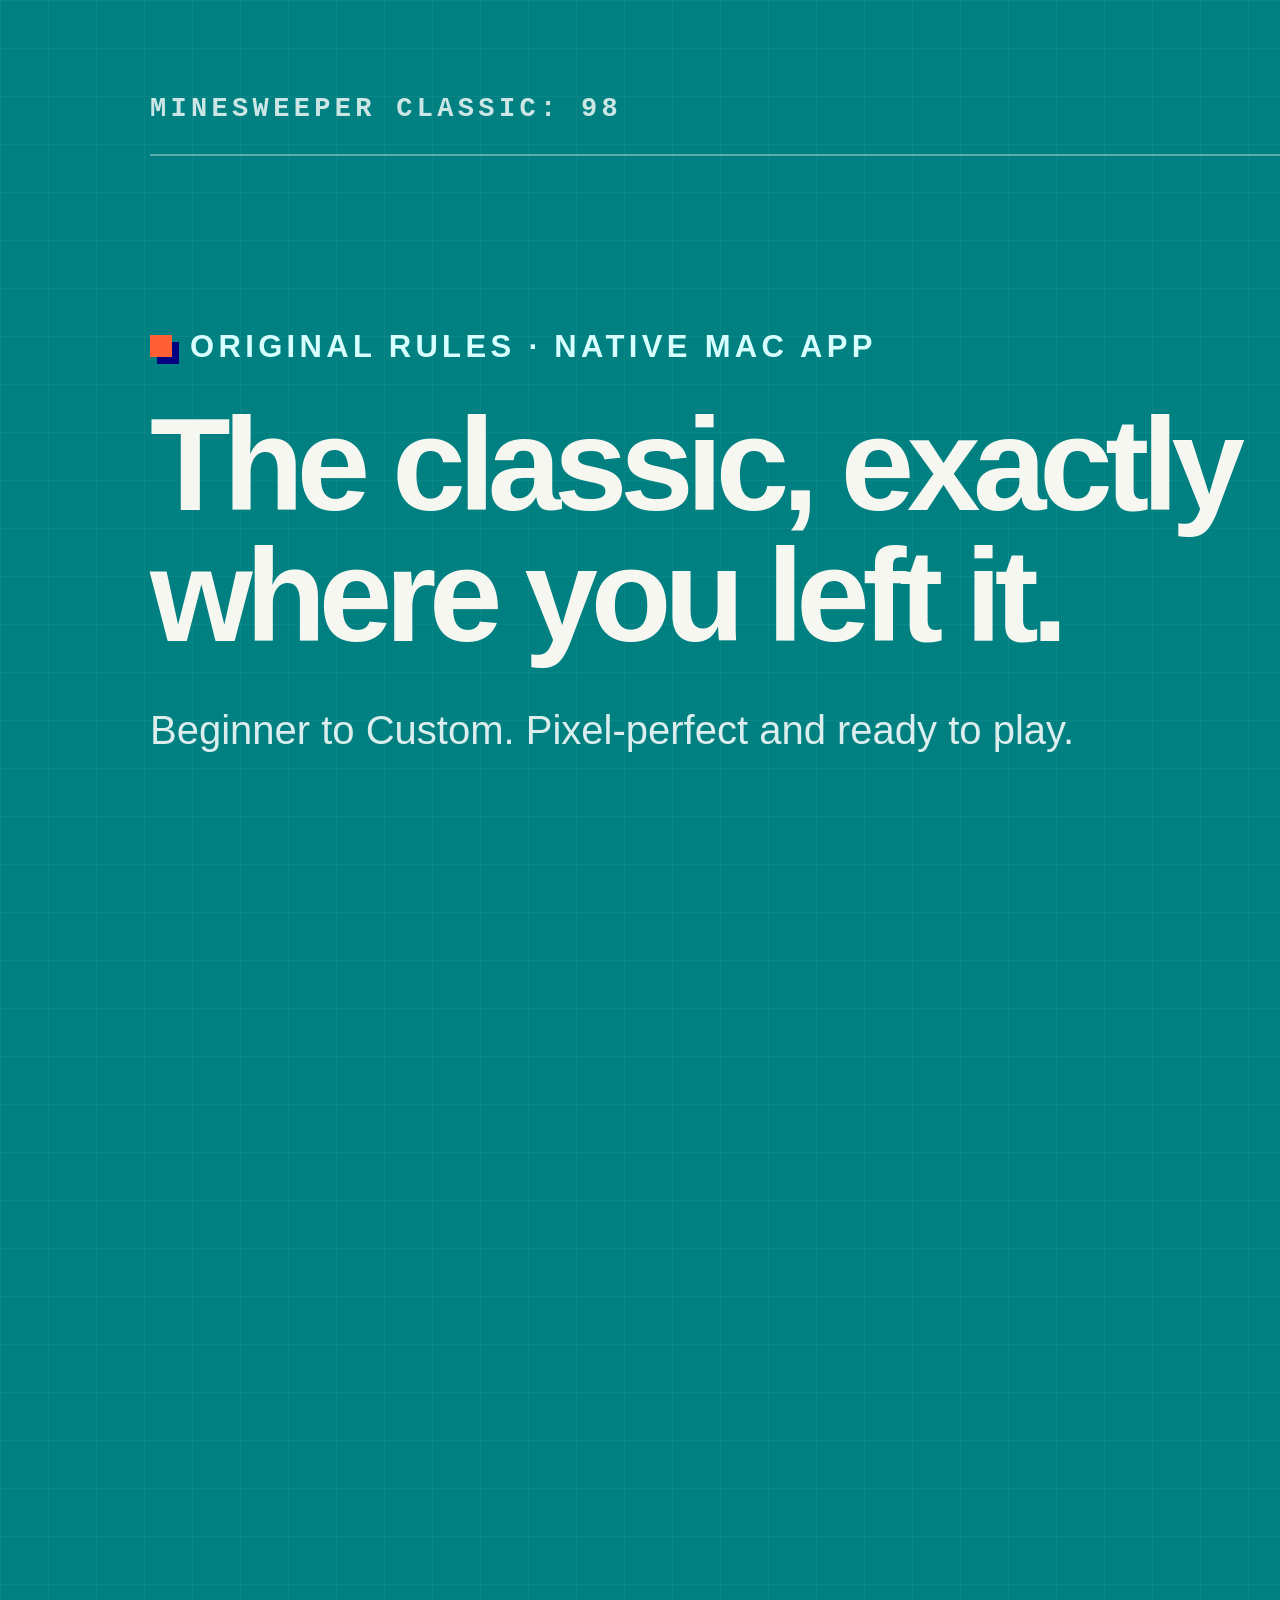
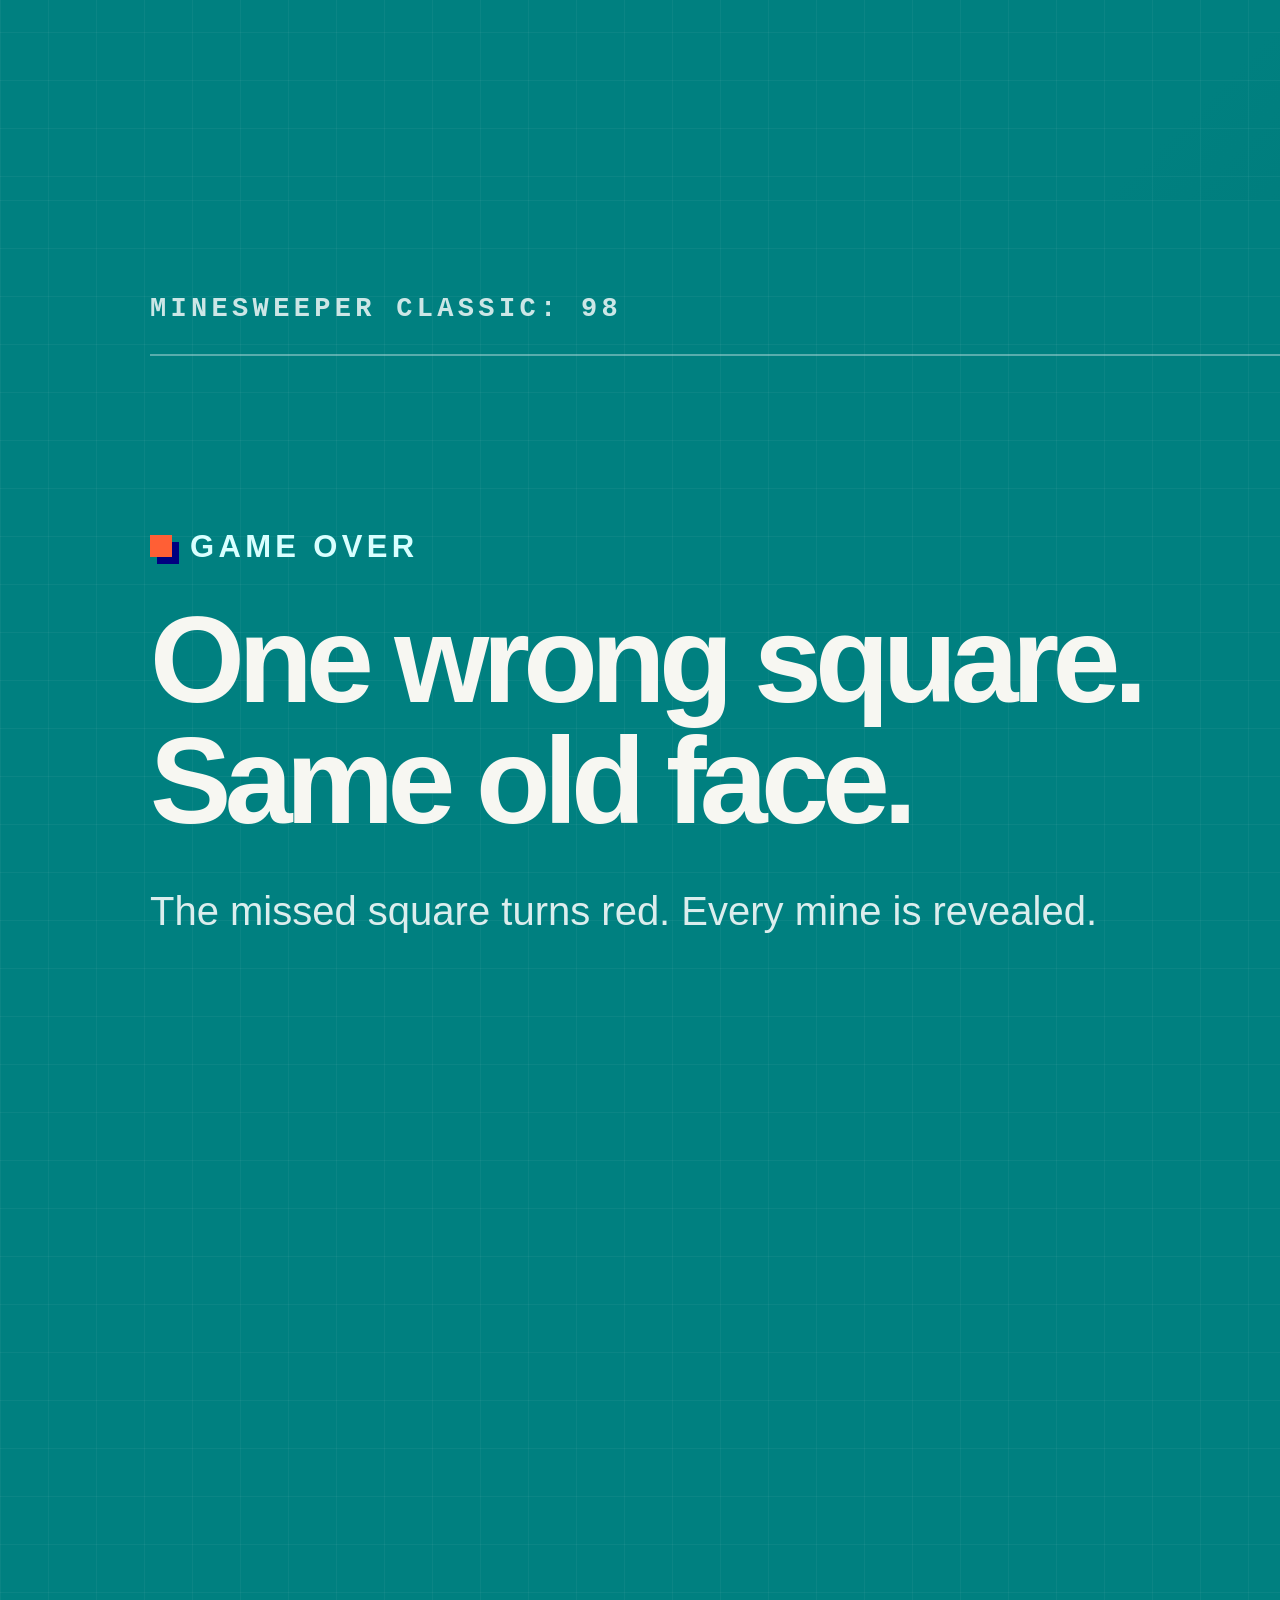
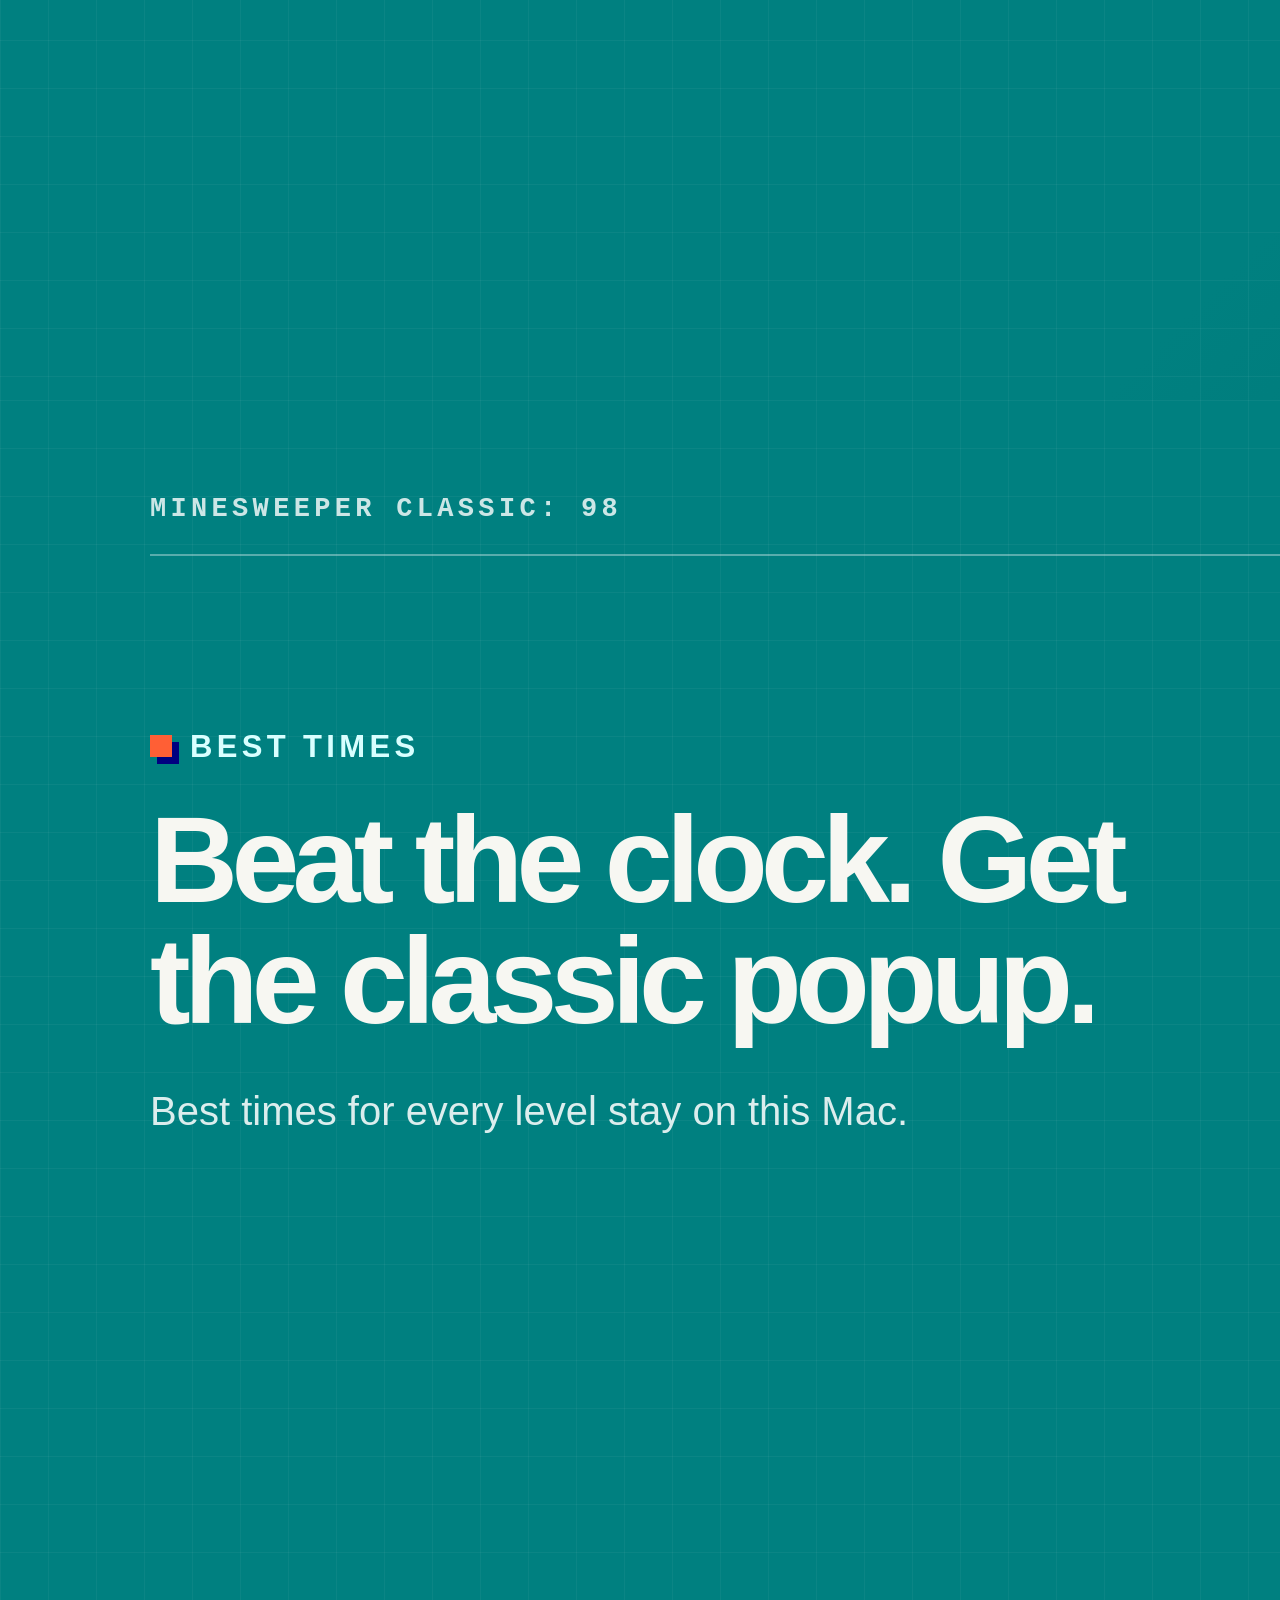
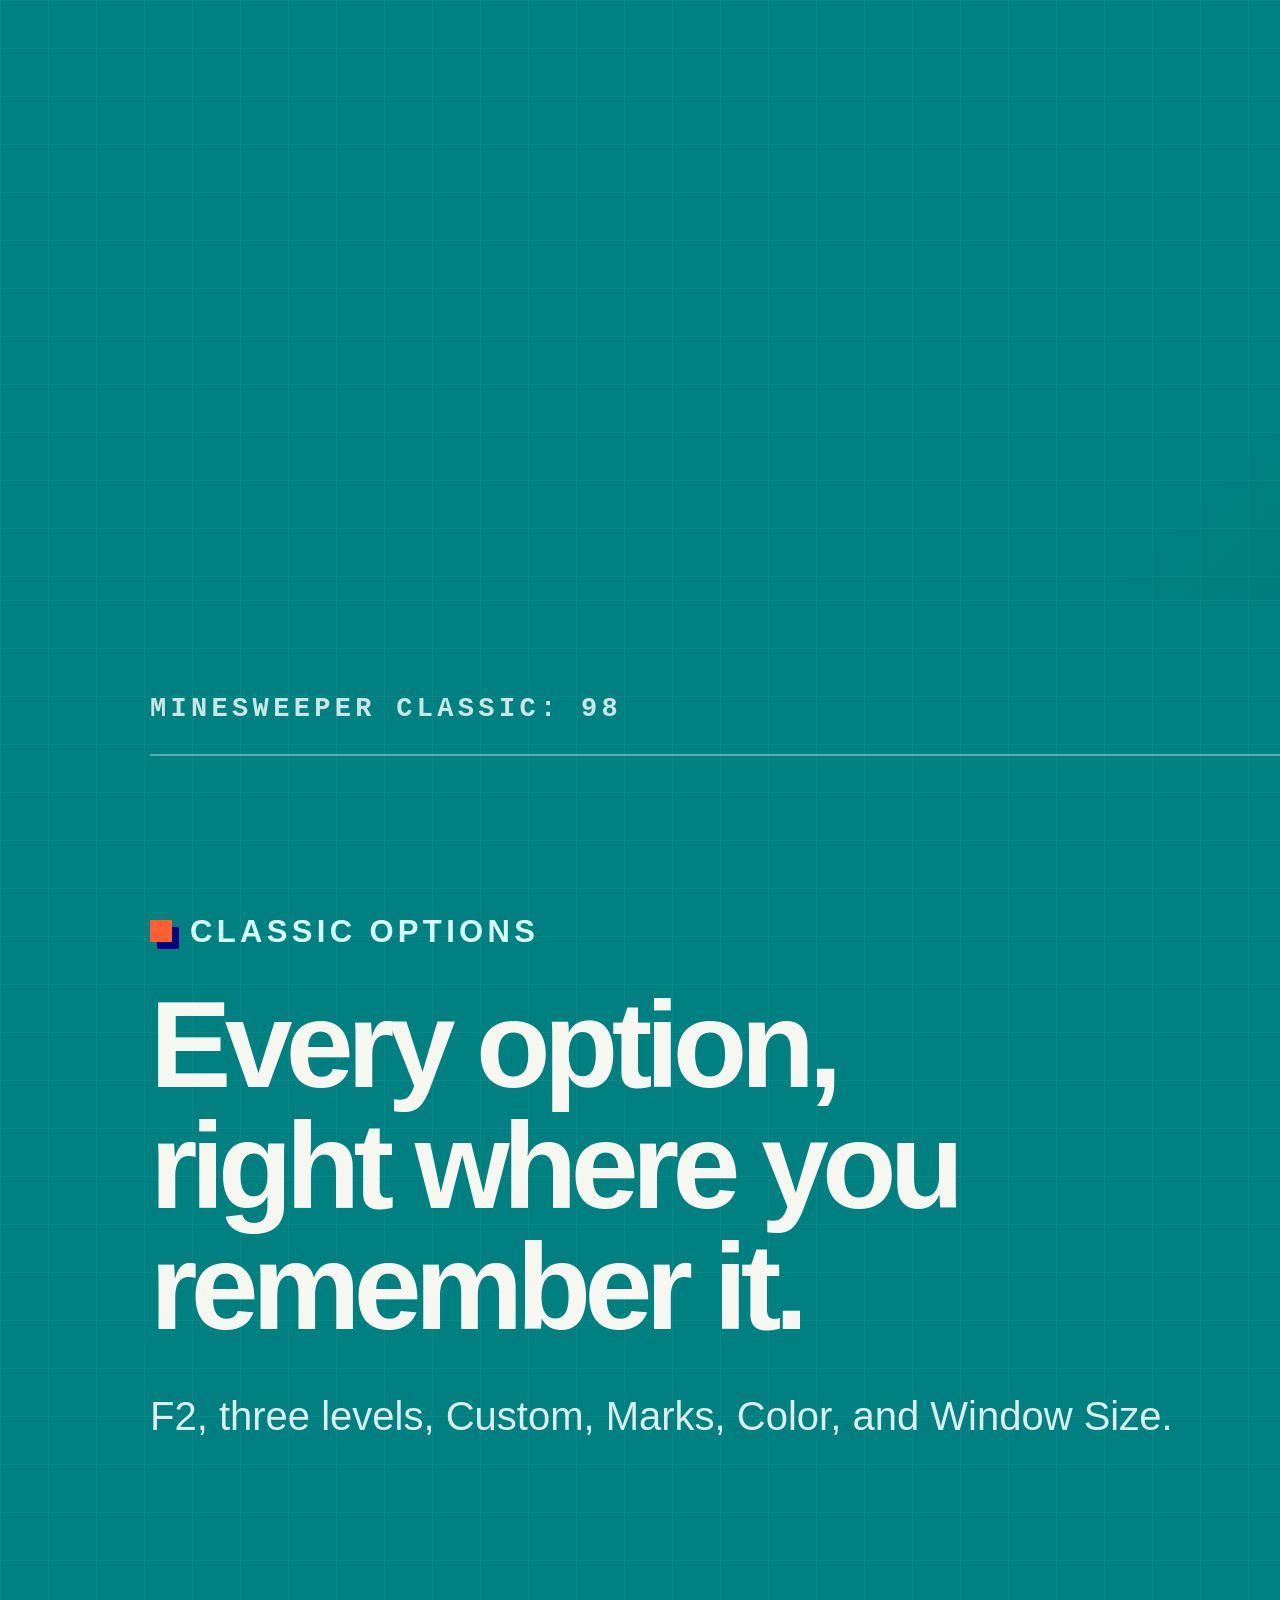
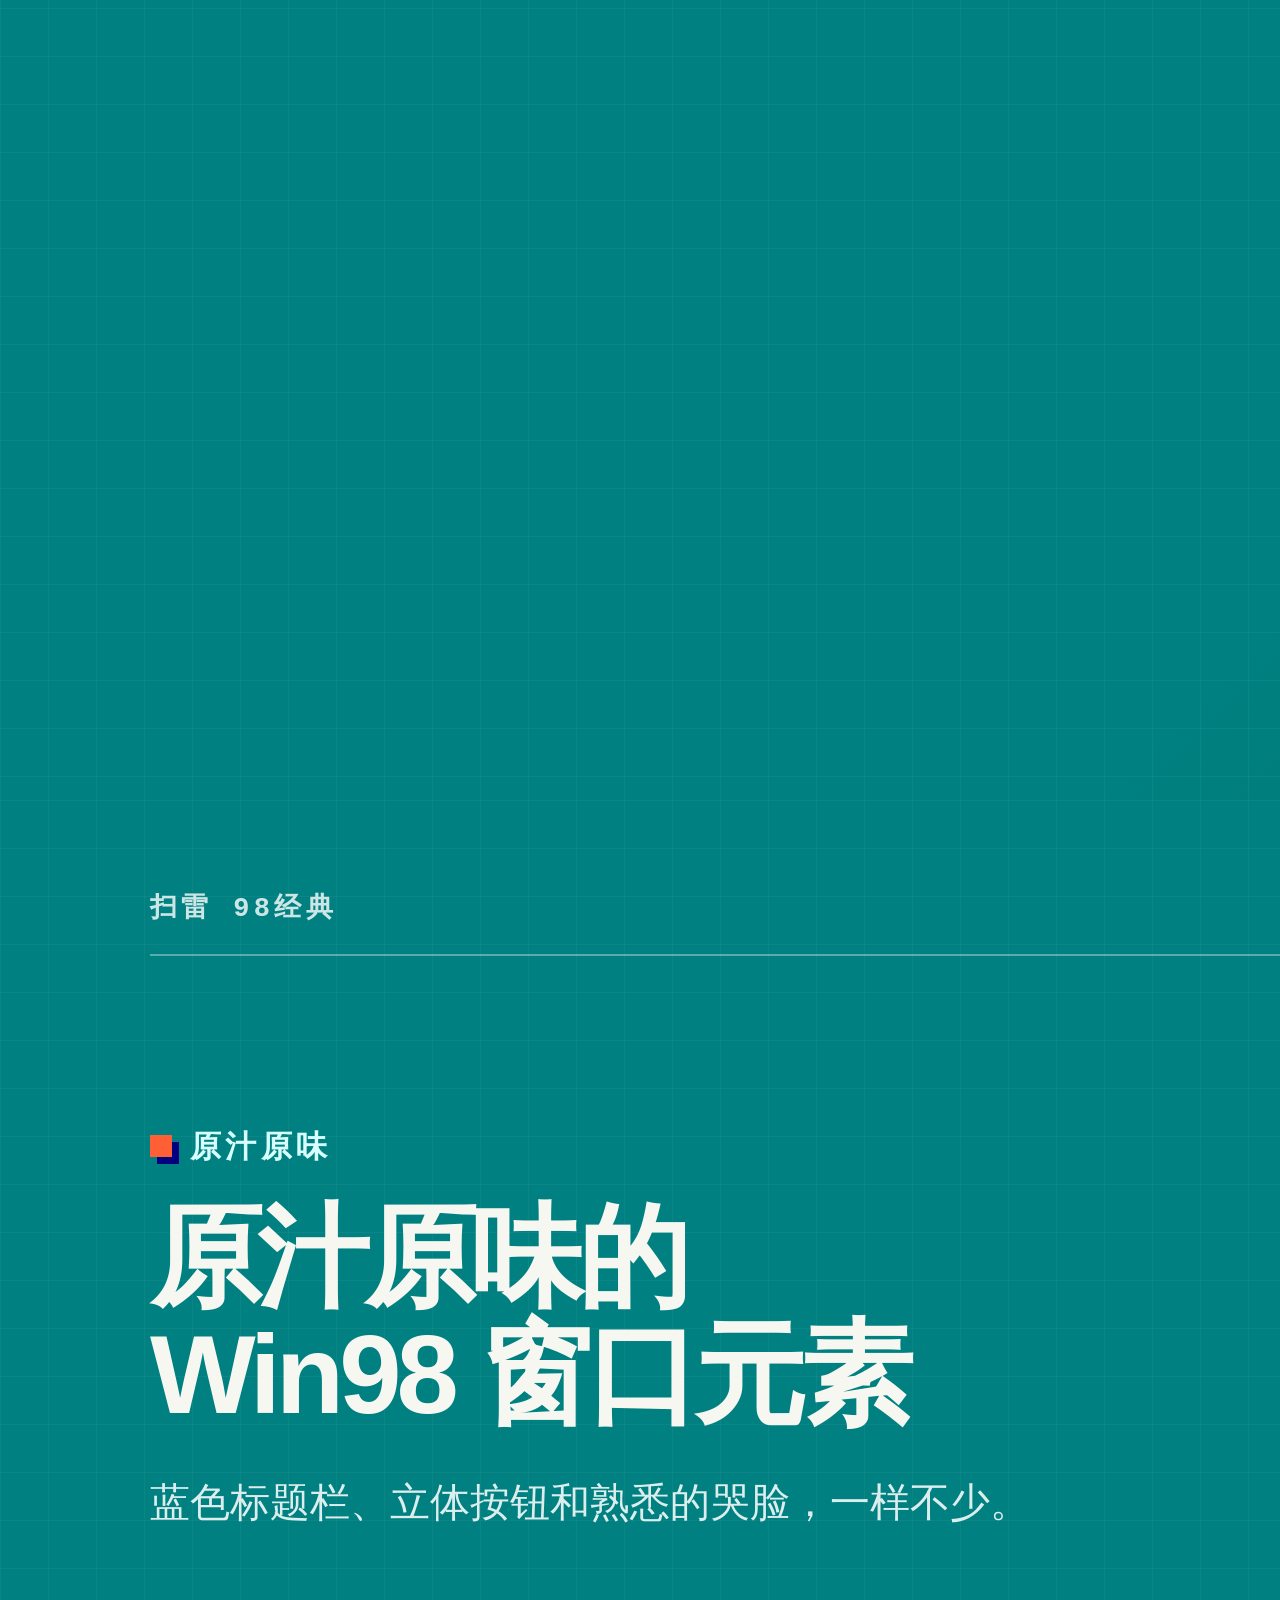
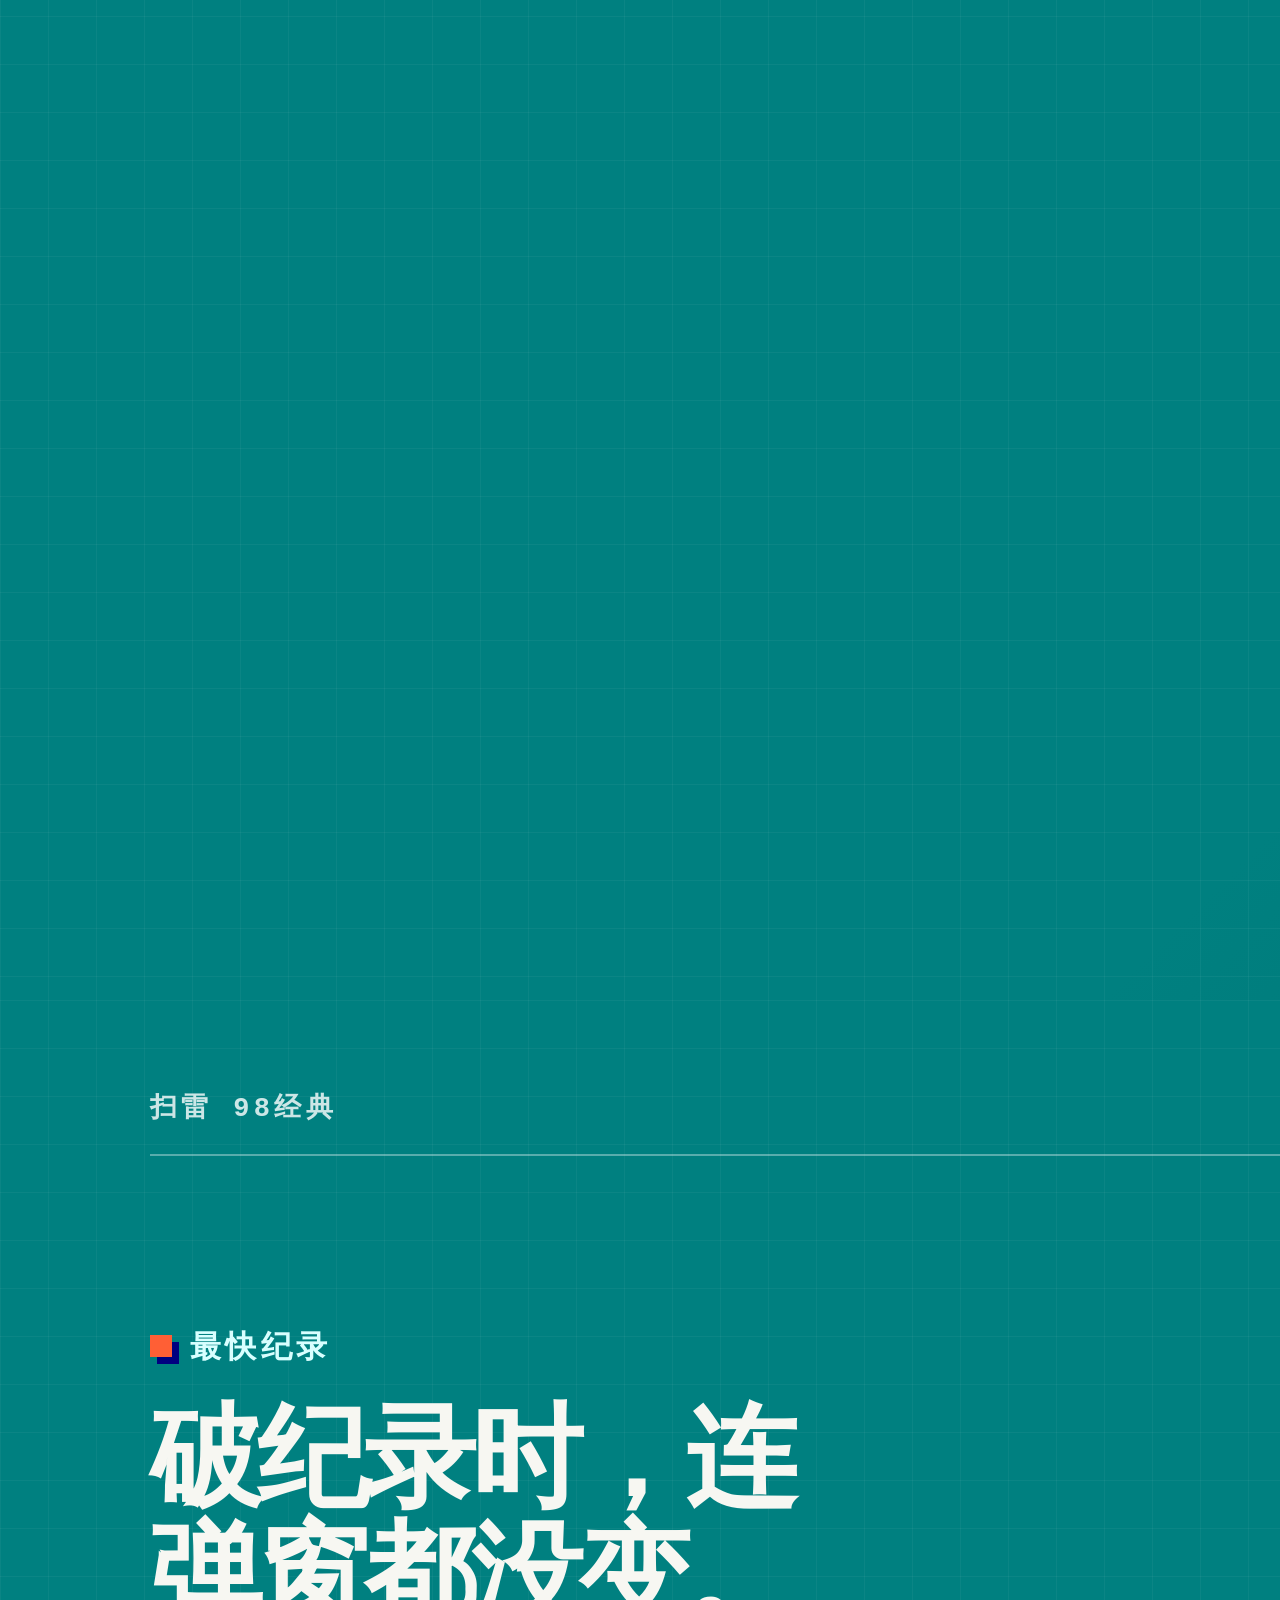
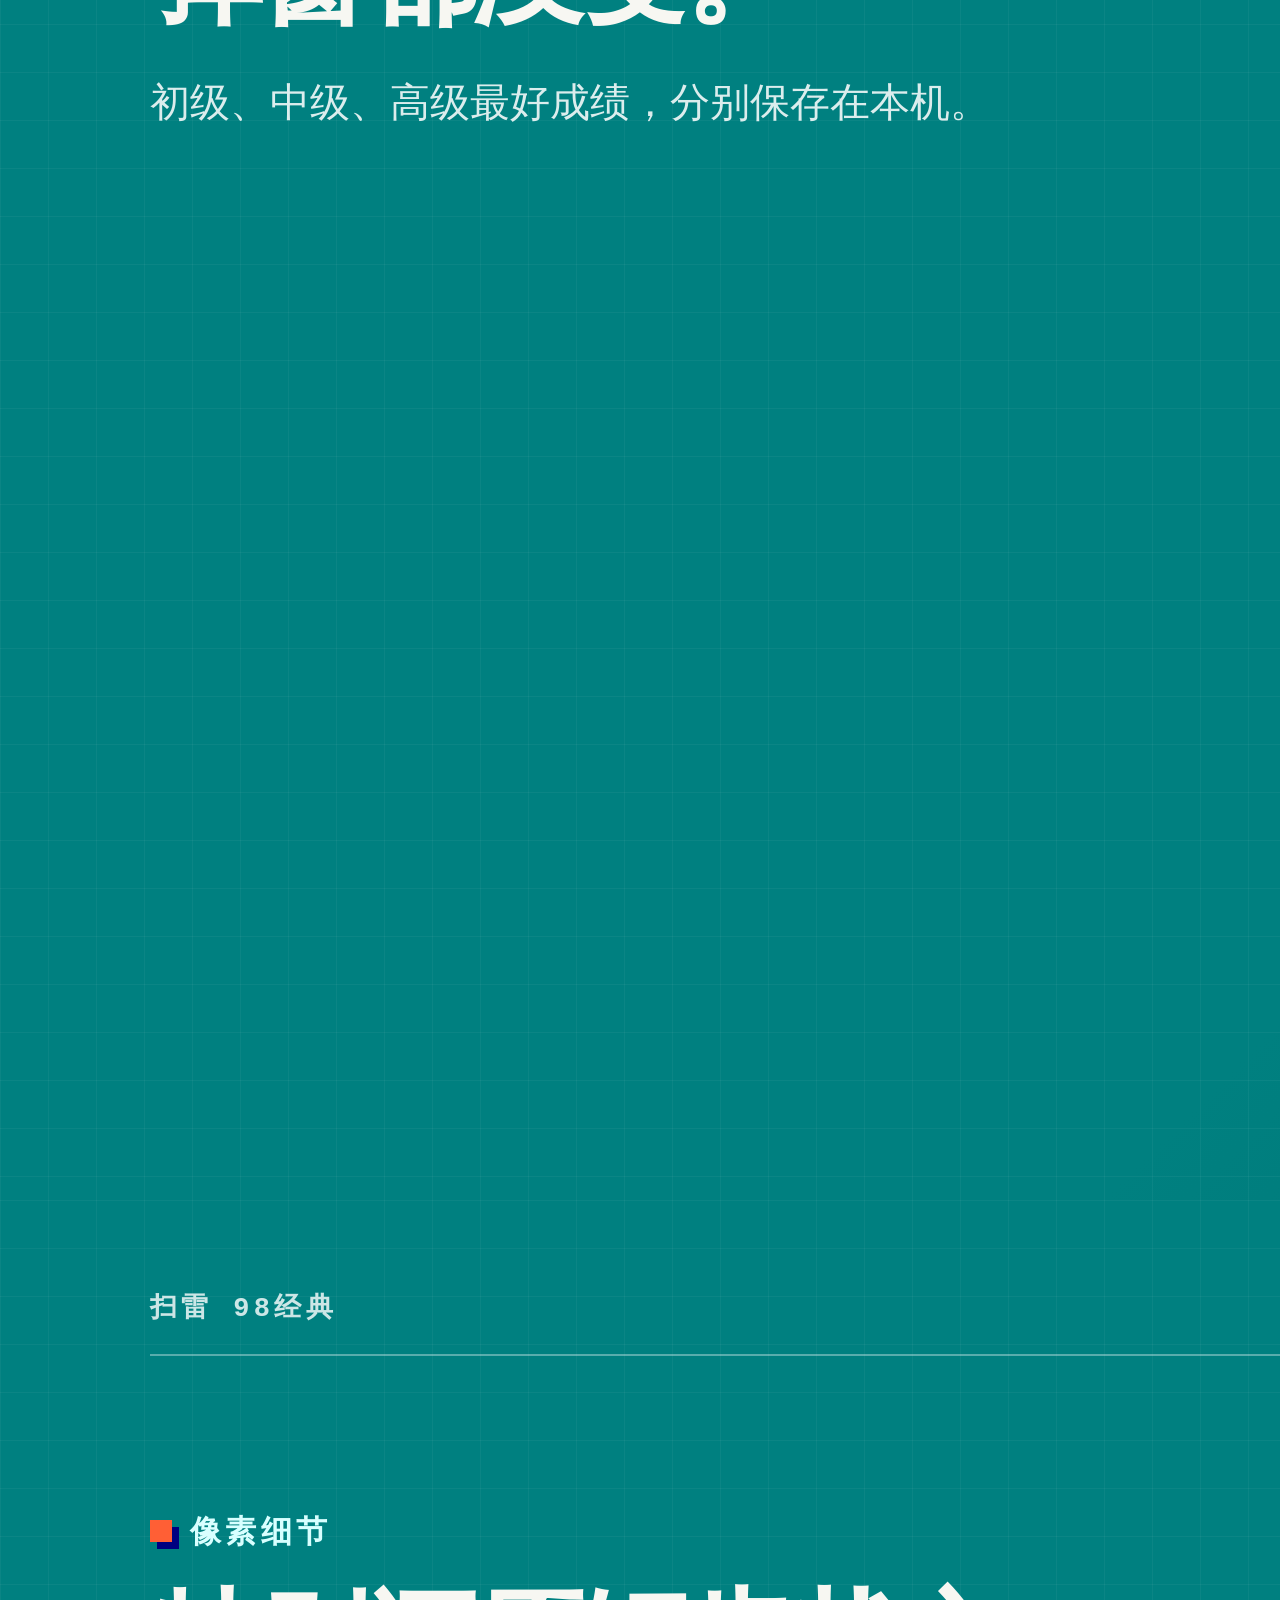
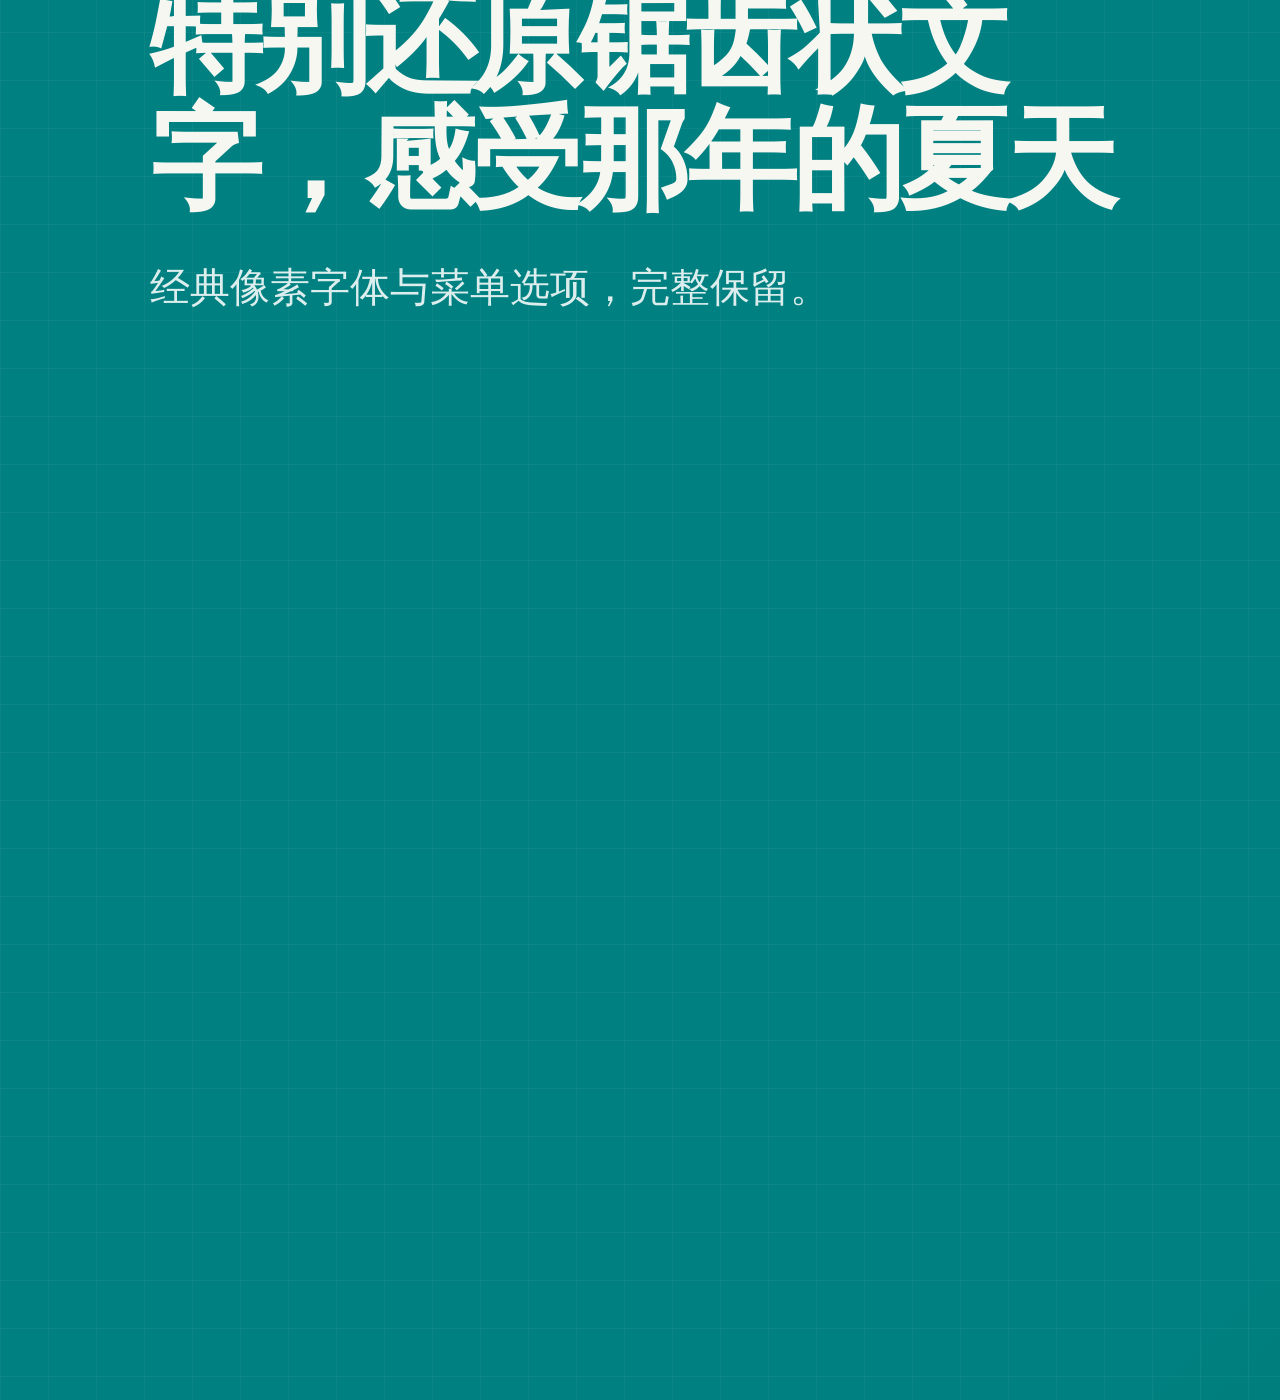
==== AppStore/screenshots/candidates/full-preview-v7/middle-pages.html @ 45cbefa0 "docs(app-store): revise Chinese screenshot copy and CTA" ====
<!doctype html>
<html lang="en">
<head>
  <meta charset="utf-8">
  <title>Minesweeper Classic: 98 — full preview middle pages</title>
  <style>
    :root {
      --teal: #008080;
      --teal-dark: #006a6a;
      --navy: #000080;
      --silver: #c0c0c0;
      --white: #f7f7f2;
      --orange: #ff5f35;
    }
    * { box-sizing: border-box; }
    html, body { margin: 0; background: #111; }
    body { font-family: -apple-system, BlinkMacSystemFont, "Helvetica Neue", Arial, "PingFang SC", "Hiragino Sans GB", sans-serif; }
    .shot {
      position: relative;
      width: 2880px;
      height: 1800px;
      overflow: hidden;
      color: var(--white);
      background:
        linear-gradient(rgba(255,255,255,.045) 1px, transparent 1px),
        linear-gradient(90deg, rgba(255,255,255,.045) 1px, transparent 1px),
        linear-gradient(135deg, var(--teal) 0%, var(--teal) 62%, var(--teal-dark) 100%);
      background-size: 48px 48px, 48px 48px, 100% 100%;
    }
    .shot::after {
      content: "98";
      position: absolute;
      z-index: 0;
      right: -80px;
      bottom: -270px;
      font-size: 1040px;
      font-weight: 800;
      line-height: 1;
      letter-spacing: -.12em;
      color: rgba(0,0,128,.14);
    }
    .chrome {
      position: absolute;
      z-index: 10;
      left: 150px;
      right: 150px;
      top: 96px;
      display: flex;
      justify-content: space-between;
      color: rgba(255,255,255,.8);
      font: 700 27px/1 ui-monospace, SFMono-Regular, Menlo, monospace;
      letter-spacing: .16em;
      text-transform: uppercase;
    }
    .chrome::after {
      content: "";
      position: absolute;
      left: 0;
      right: 0;
      top: 58px;
      height: 2px;
      background: rgba(255,255,255,.35);
    }
    .copy {
      position: absolute;
      z-index: 4;
      left: 150px;
      top: 330px;
      width: 1220px;
    }
    .eyebrow {
      margin: 0 0 36px;
      color: #d8ffff;
      font-size: 31px;
      font-weight: 800;
      line-height: 1.1;
      letter-spacing: .14em;
      text-transform: uppercase;
    }
    .mark {
      display: inline-block;
      width: 22px;
      height: 22px;
      margin-right: 18px;
      background: var(--orange);
      box-shadow: 7px 7px 0 var(--navy);
    }
    h1 {
      margin: 0;
      font-size: 122px;
      font-weight: 760;
      line-height: .99;
      letter-spacing: -.055em;
      text-wrap: balance;
    }
    .sub {
      max-width: 1050px;
      margin: 42px 0 0;
      color: rgba(255,255,255,.86);
      font-size: 40px;
      font-weight: 460;
      line-height: 1.35;
      text-wrap: balance;
    }
    .zh h1 { font-size: 112px; line-height: 1.04; letter-spacing: -.045em; }
    .zh .sub { font-size: 40px; }
    .product {
      position: absolute;
      z-index: 3;
      image-rendering: pixelated;
      filter: drop-shadow(30px 36px 0 rgba(0,0,0,.30));
    }
    .card {
      position: absolute;
      z-index: 2;
      background: var(--silver);
      box-shadow: 26px 30px 0 rgba(0,0,0,.25), inset 5px 5px #fff, inset -5px -5px #727272;
    }
    .page-number {
      position: absolute;
      z-index: 9;
      right: 150px;
      bottom: 105px;
      color: rgba(255,255,255,.72);
      font: 700 28px/1 ui-monospace, SFMono-Regular, Menlo, monospace;
      letter-spacing: .1em;
    }

    .hero .copy { top: 330px; width: 1240px; }
    .hero h1 { font-size: 132px; }
    .hero .card,
    .failure .card { right: 270px; top: 240px; width: 900px; height: 1370px; }
    .hero .product,
    .failure .product { right: 325px; top: 285px; width: 790px; }

    .record .copy { top: 330px; width: 1200px; }
    .record .board-card { right: 140px; top: 270px; width: 1390px; height: 1300px; overflow: hidden; }
    .record .board { right: 245px; top: 330px; width: 1110px; opacity: .88; }
    .record .dialog { right: 85px; top: 630px; width: 1390px; filter: drop-shadow(34px 40px 0 rgba(0,0,0,.34)); }

    .menu .copy { top: 315px; width: 1190px; }
    .menu-stack { position: absolute; z-index: 3; right: 230px; top: 230px; width: 1050px; height: 1420px; }
    .menu-stack .top { position: absolute; left: 55px; top: 0; width: 840px; image-rendering: pixelated; filter: drop-shadow(24px 30px 0 rgba(0,0,0,.27)); }
    .menu-stack .panel { position: absolute; left: 90px; top: 210px; width: 940px; image-rendering: pixelated; filter: drop-shadow(24px 30px 0 rgba(0,0,0,.27)); }
  </style>
</head>
<body>
  <main class="shot hero" id="en-01">
    <div class="chrome"><span>Minesweeper Classic: 98</span><span>macOS · 01</span></div>
    <div class="copy"><p class="eyebrow"><span class="mark"></span>Original rules · Native Mac app</p><h1>The classic, exactly where you left it.</h1><p class="sub">Beginner to Custom. Pixel-perfect and ready to play.</p></div>
    <div class="card"></div><img class="product" src="../../source/beginner-one-flag-large.png" alt="">
    <div class="page-number">01 / 05</div>
  </main>

  <main class="shot failure" id="en-02">
    <div class="chrome"><span>Minesweeper Classic: 98</span><span>macOS · 02</span></div>
    <div class="copy"><p class="eyebrow"><span class="mark"></span>Game over</p><h1>One wrong square. Same old face.</h1><p class="sub">The missed square turns red. Every mine is revealed.</p></div>
    <div class="card"></div><img class="product" src="../../../../local-tests/appstore-screenshots-v2/assets/lose.png" alt="">
    <div class="page-number">02 / 05</div>
  </main>

  <main class="shot record" id="en-03">
    <div class="chrome"><span>Minesweeper Classic: 98</span><span>macOS · 03</span></div>
    <div class="copy"><p class="eyebrow"><span class="mark"></span>Best times</p><h1>Beat the clock. Get the classic popup.</h1><p class="sub">Best times for every level stay on this Mac.</p></div>
    <div class="card board-card"></div><img class="product board" src="../../source/beginner-playing-large.png" alt=""><img class="product dialog" src="../../../../local-tests/appstore-screenshots-v2/assets/win-dialog.png" alt="">
    <div class="page-number">03 / 05</div>
  </main>

  <main class="shot menu" id="en-04">
    <div class="chrome"><span>Minesweeper Classic: 98</span><span>macOS · 04</span></div>
    <div class="copy"><p class="eyebrow"><span class="mark"></span>Classic options</p><h1>Every option, right where you remember it.</h1><p class="sub">F2, three levels, Custom, Marks, Color, and Window Size.</p></div>
    <div class="menu-stack"><img class="top" src="../../../../local-tests/appstore-screenshots-v2/assets/menu-app-top.png" alt=""><img class="panel" src="../../../../local-tests/appstore-screenshots-v2/assets/menu-panel.png" alt=""></div>
    <div class="page-number">04 / 05</div>
  </main>

  <main class="shot failure zh" id="zh-02">
    <div class="chrome"><span>扫雷 98经典</span><span>macOS · 02</span></div>
    <div class="copy"><p class="eyebrow"><span class="mark"></span>原汁原味</p><h1>原汁原味的 Win98 窗口元素</h1><p class="sub">蓝色标题栏、立体按钮和熟悉的哭脸，一样不少。</p></div>
    <div class="card"></div><img class="product" src="../../../../local-tests/appstore-screenshots-v2/assets/lose.png" alt="">
    <div class="page-number">02 / 05</div>
  </main>

  <main class="shot record zh" id="zh-03">
    <div class="chrome"><span>扫雷 98经典</span><span>macOS · 03</span></div>
    <div class="copy"><p class="eyebrow"><span class="mark"></span>最快纪录</p><h1>破纪录时，连弹窗都没变。</h1><p class="sub">初级、中级、高级最好成绩，分别保存在本机。</p></div>
    <div class="card board-card"></div><img class="product board" src="../../source/beginner-playing-large.png" alt=""><img class="product dialog" src="../../../../local-tests/appstore-screenshots-v2/assets/win-dialog.png" alt="">
    <div class="page-number">03 / 05</div>
  </main>

  <main class="shot menu zh" id="zh-04">
    <div class="chrome"><span>扫雷 98经典</span><span>macOS · 04</span></div>
    <div class="copy"><p class="eyebrow"><span class="mark"></span>像素细节</p><h1>特别还原锯齿状文字，感受那年的夏天</h1><p class="sub">经典像素字体与菜单选项，完整保留。</p></div>
    <div class="menu-stack"><img class="top" src="../../../../local-tests/appstore-screenshots-v2/assets/menu-app-top.png" alt=""><img class="panel" src="../../../../local-tests/appstore-screenshots-v2/assets/menu-panel.png" alt=""></div>
    <div class="page-number">04 / 05</div>
  </main>
</body>
</html>
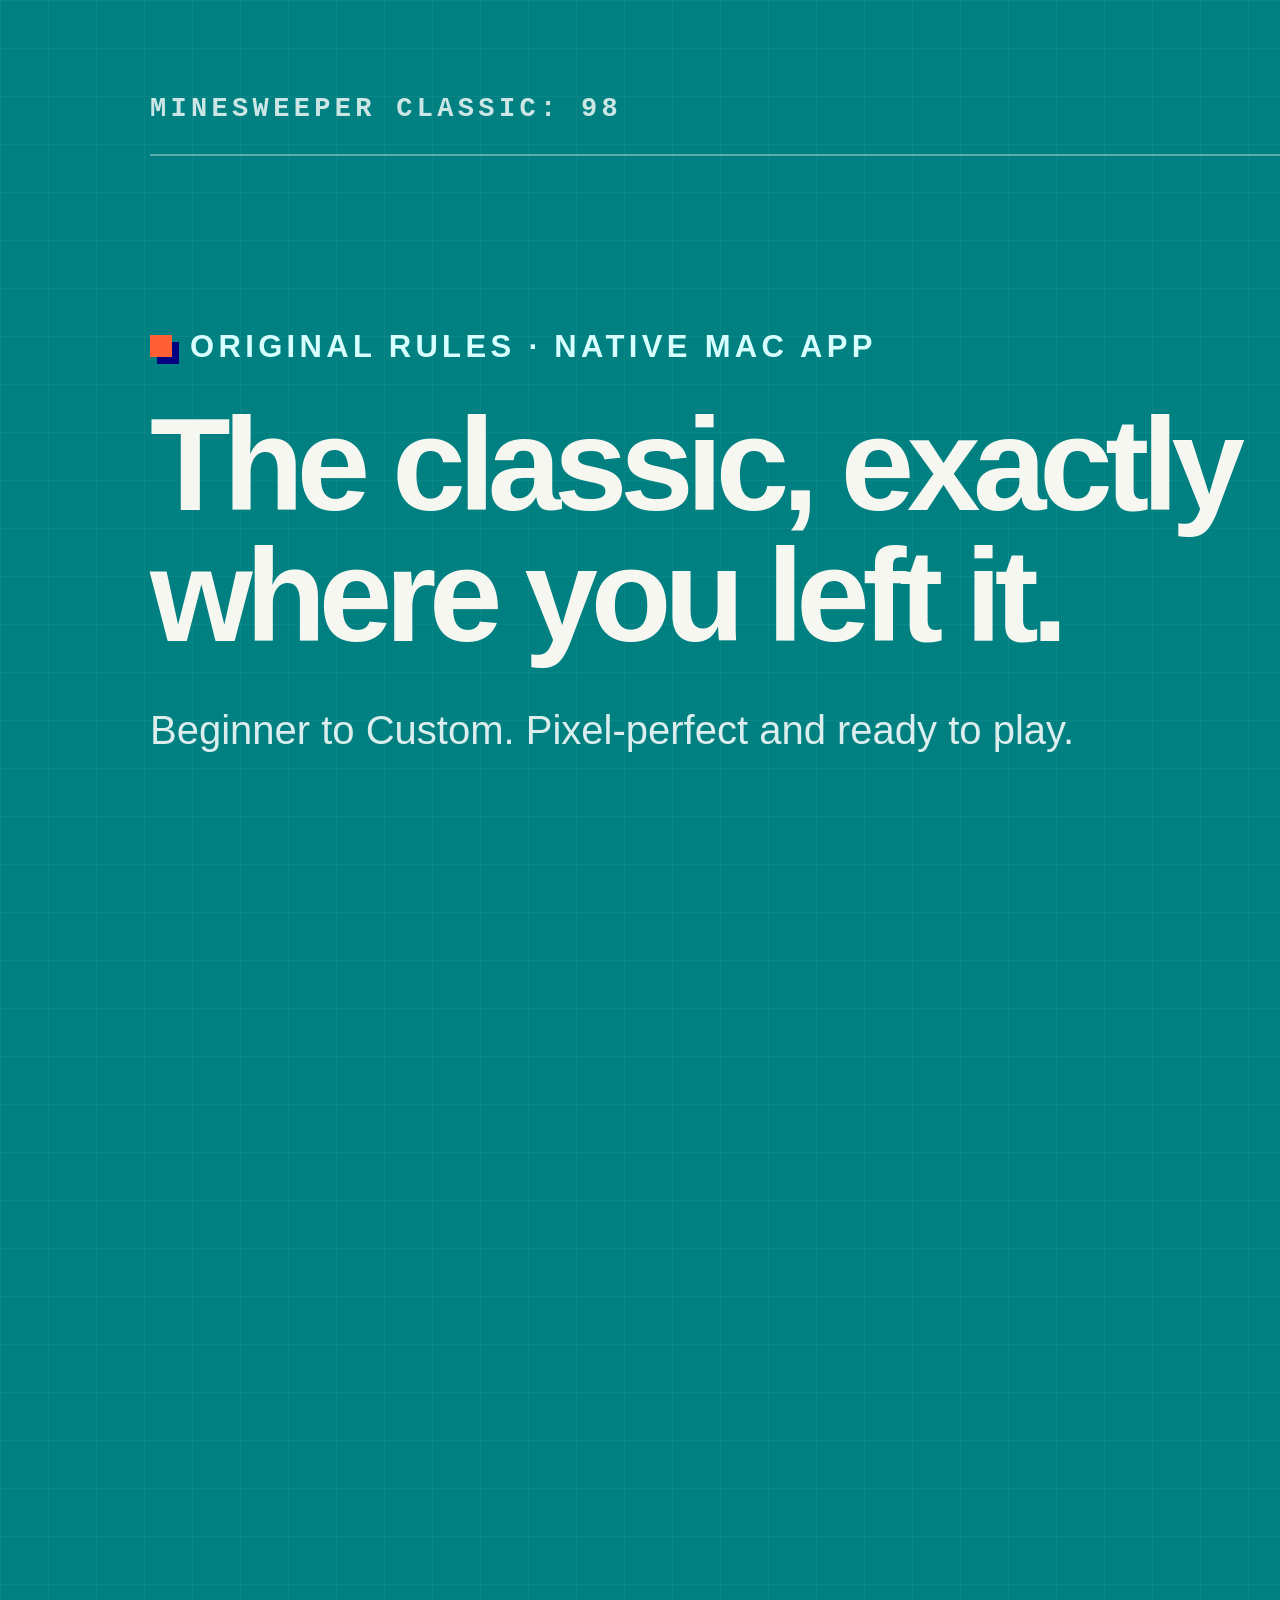
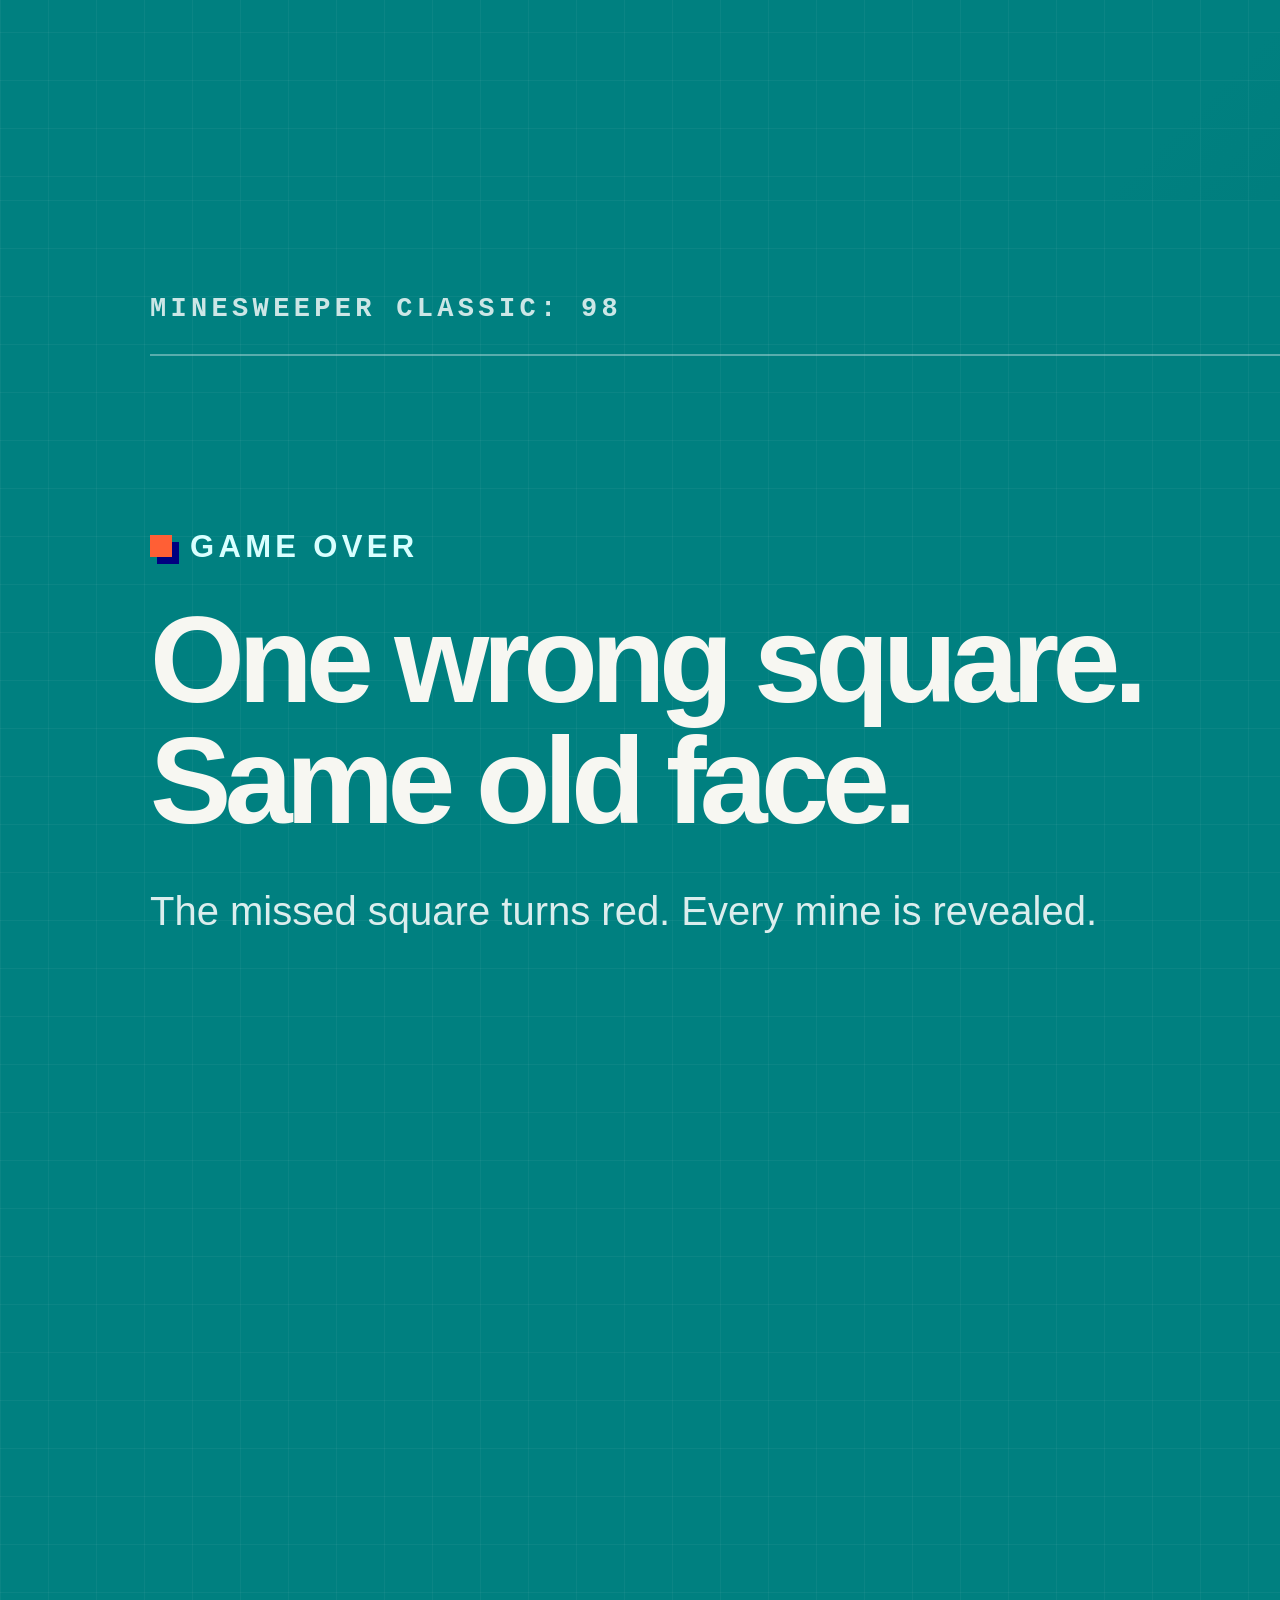
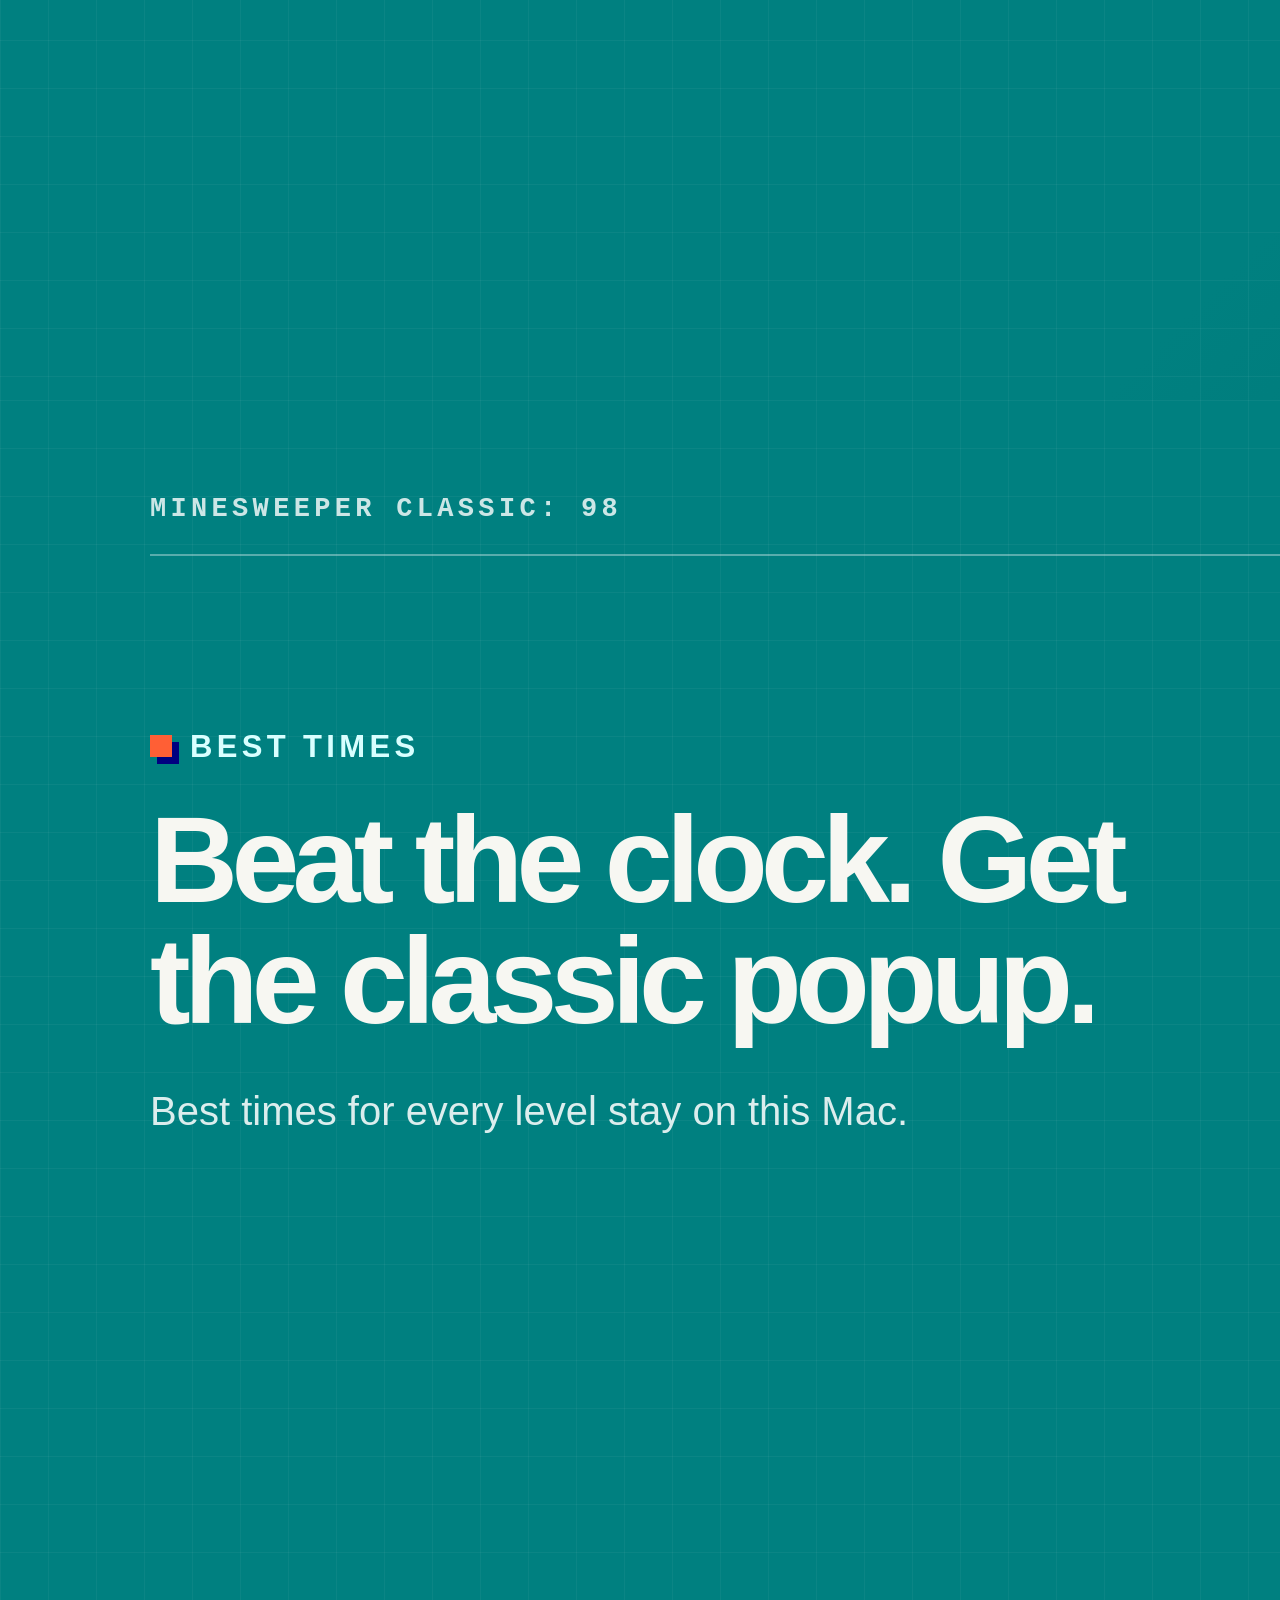
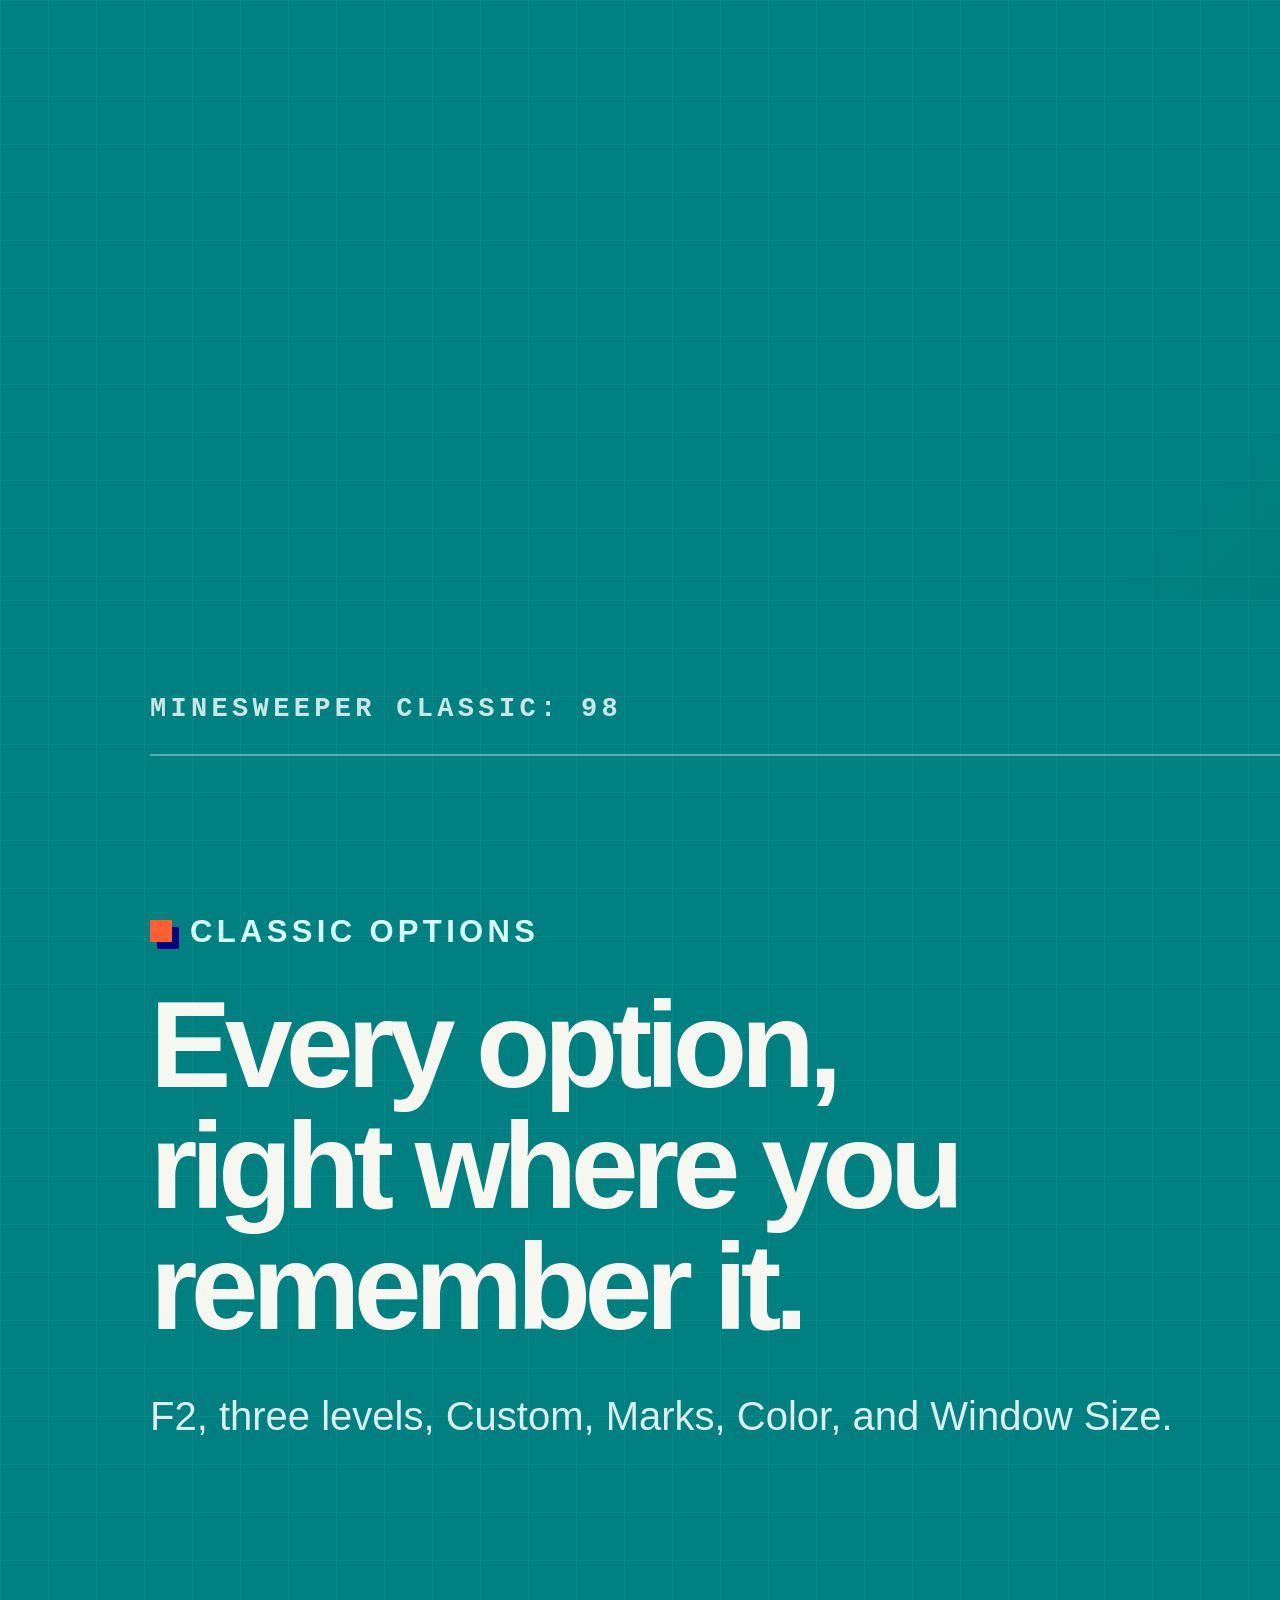
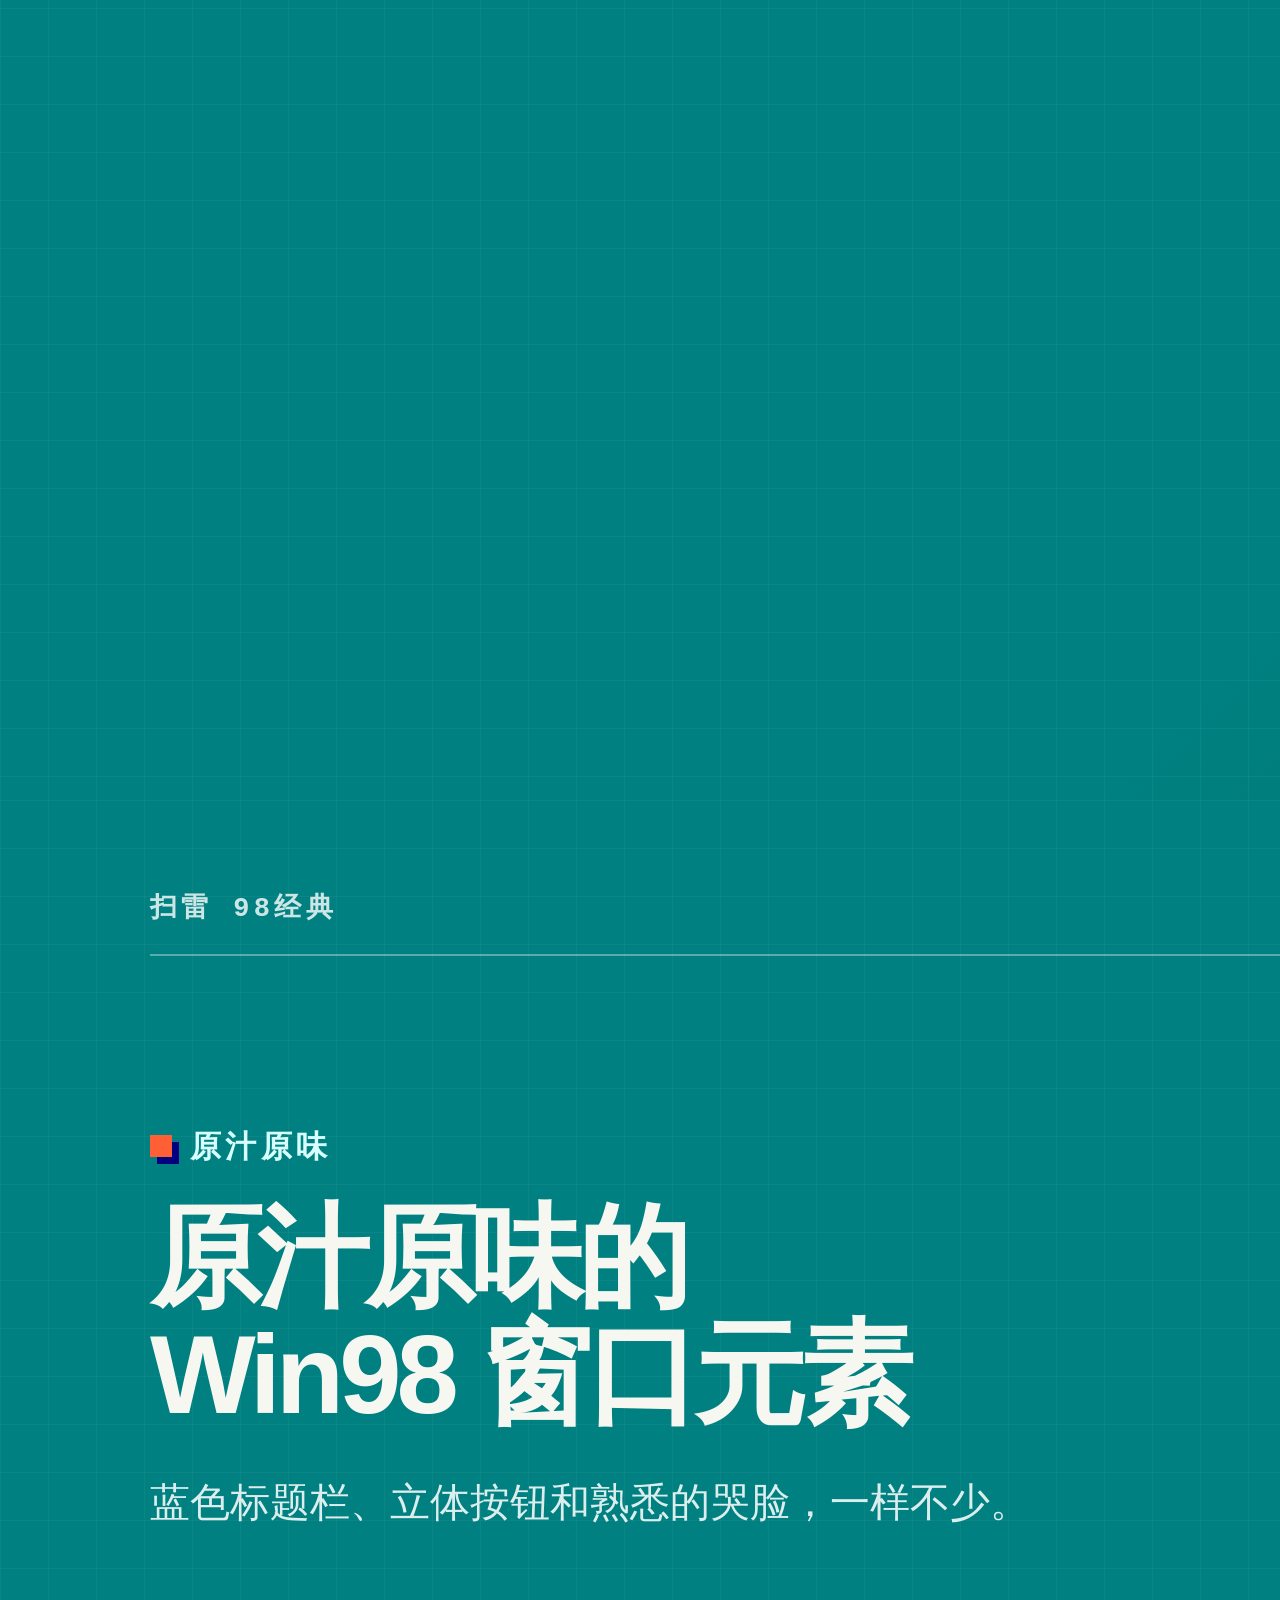
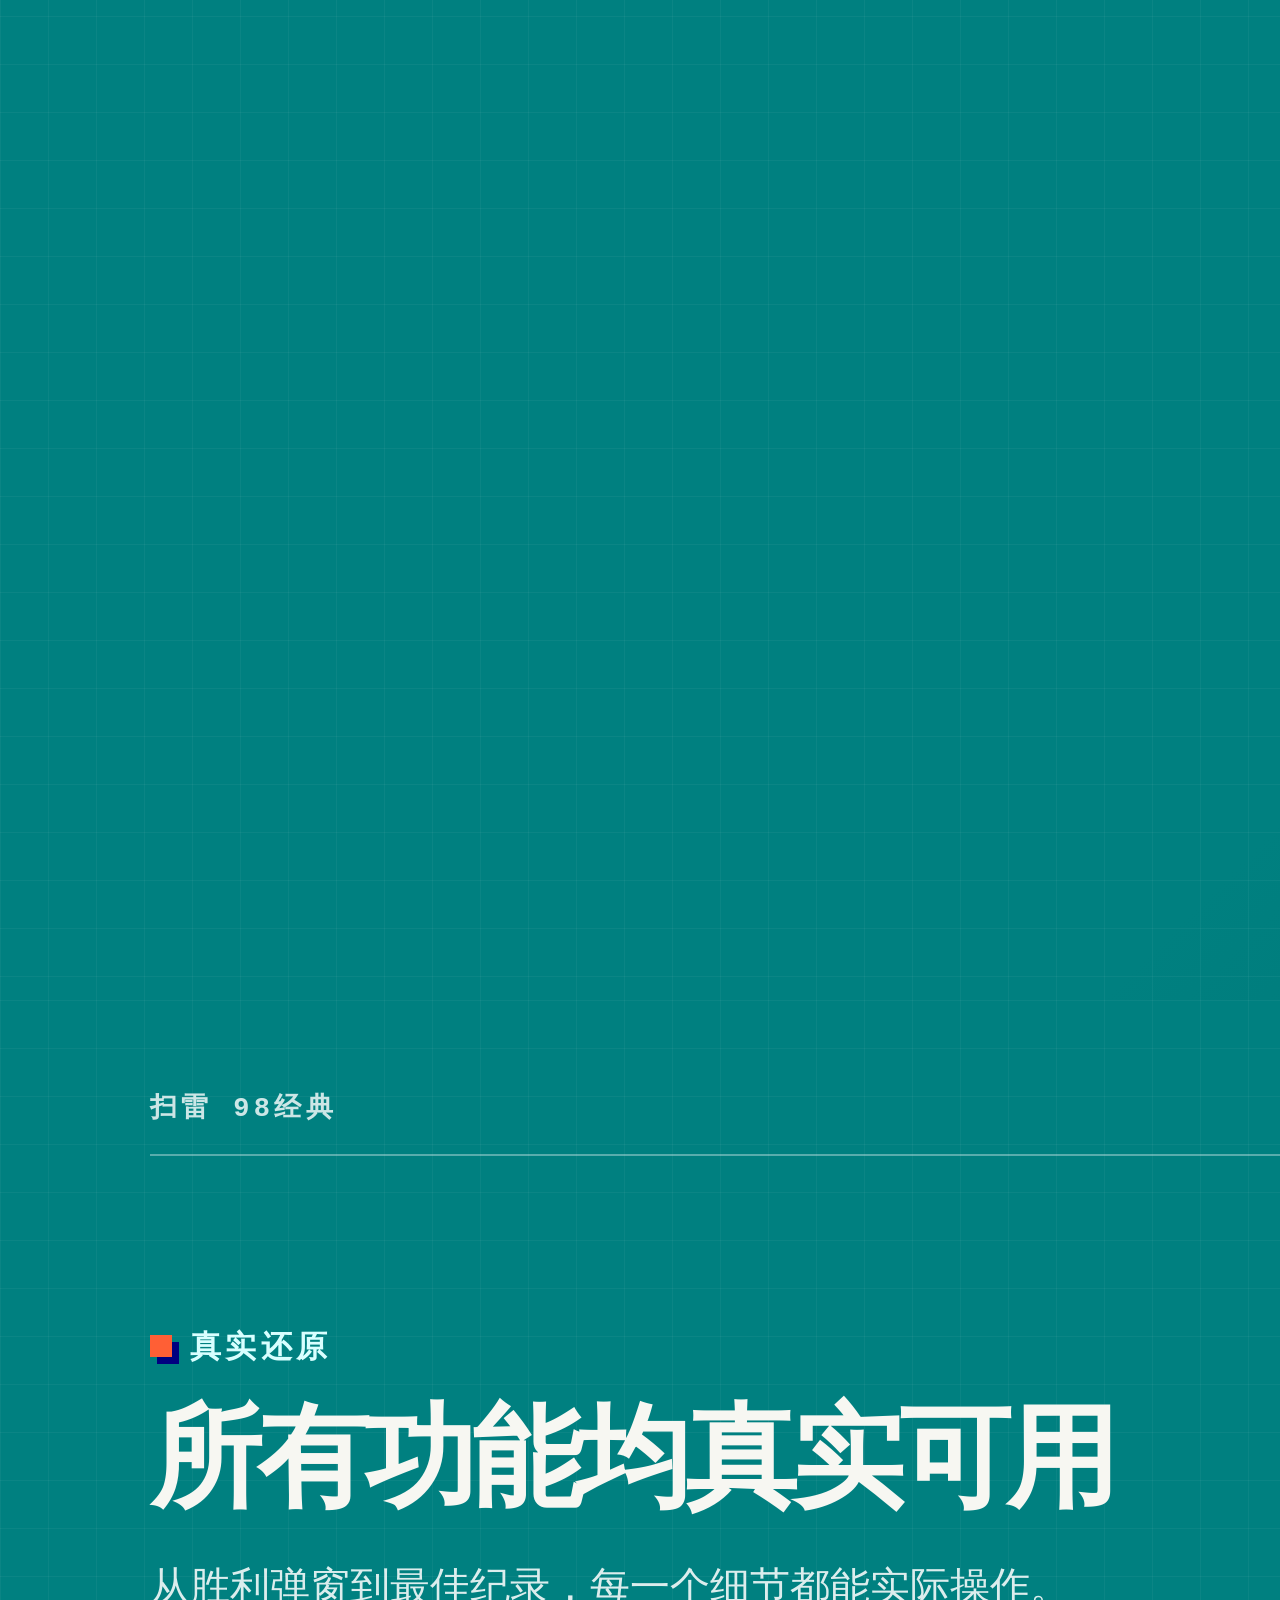
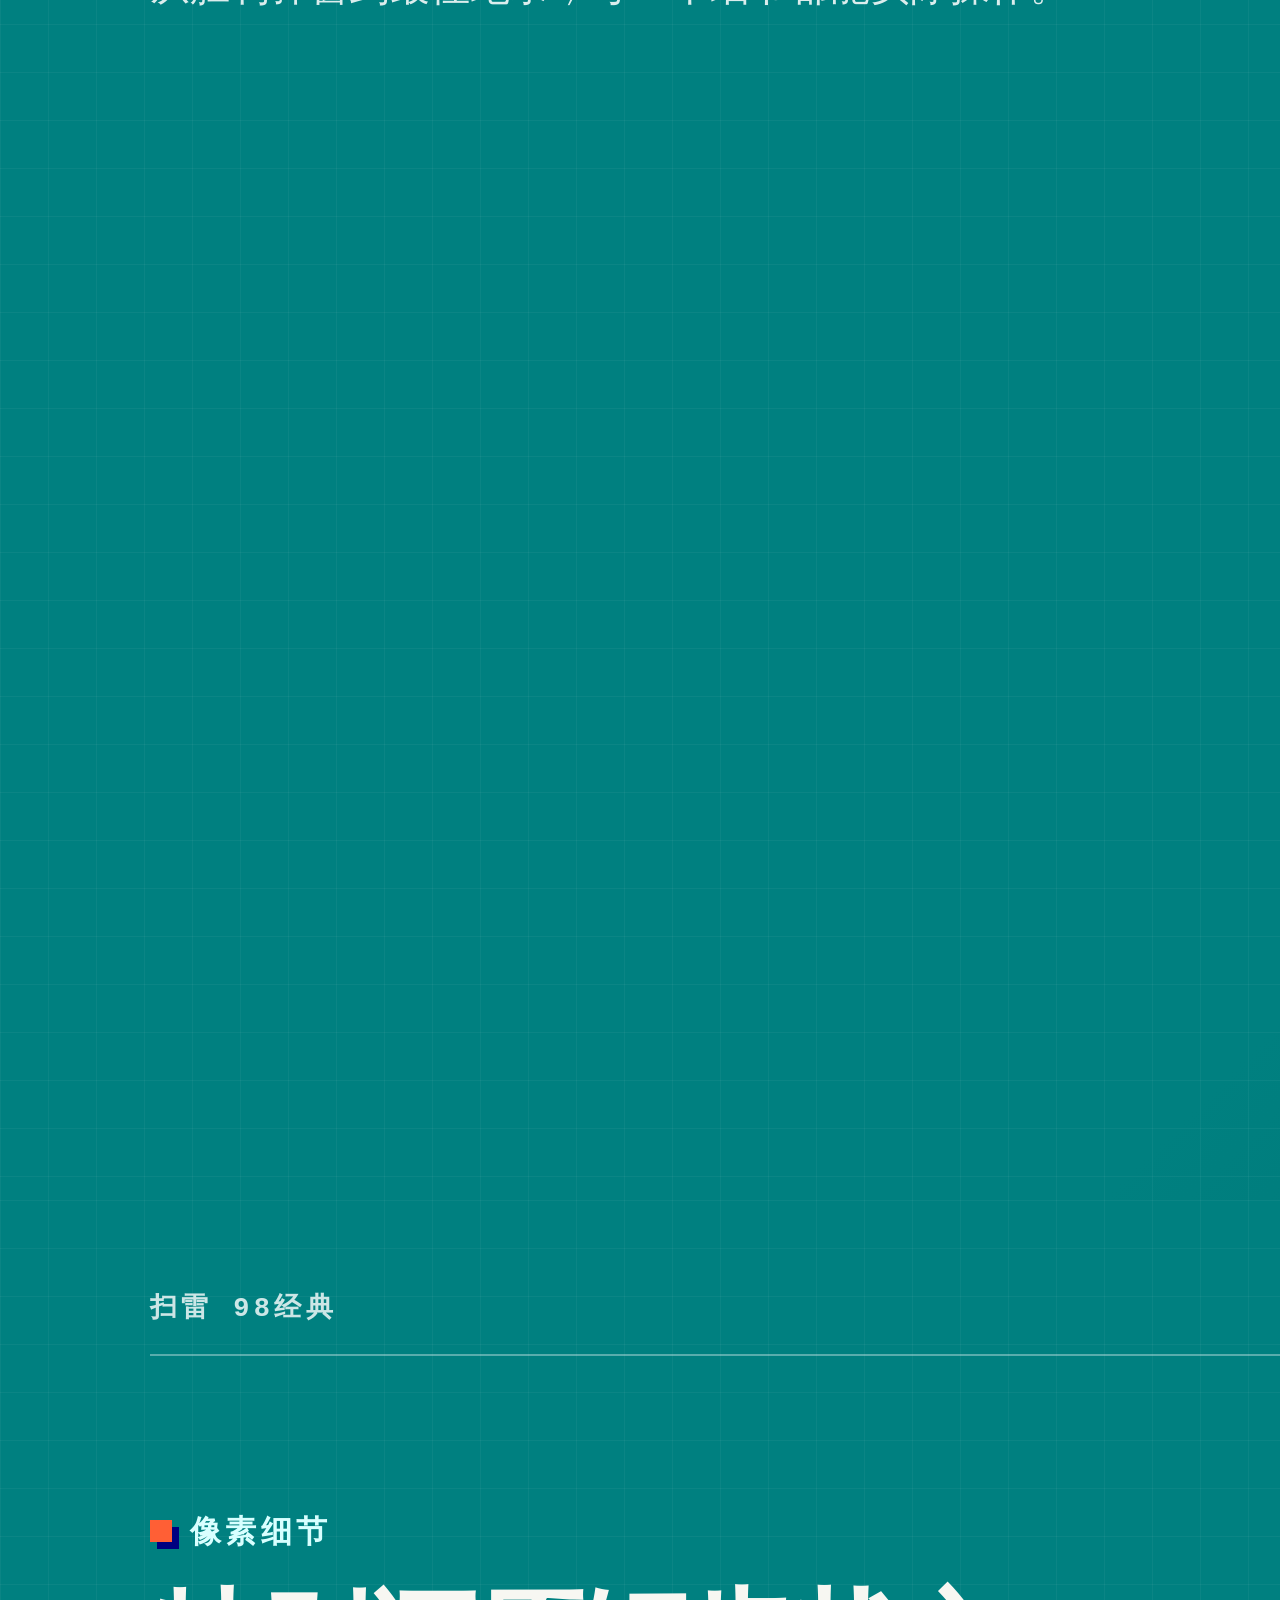
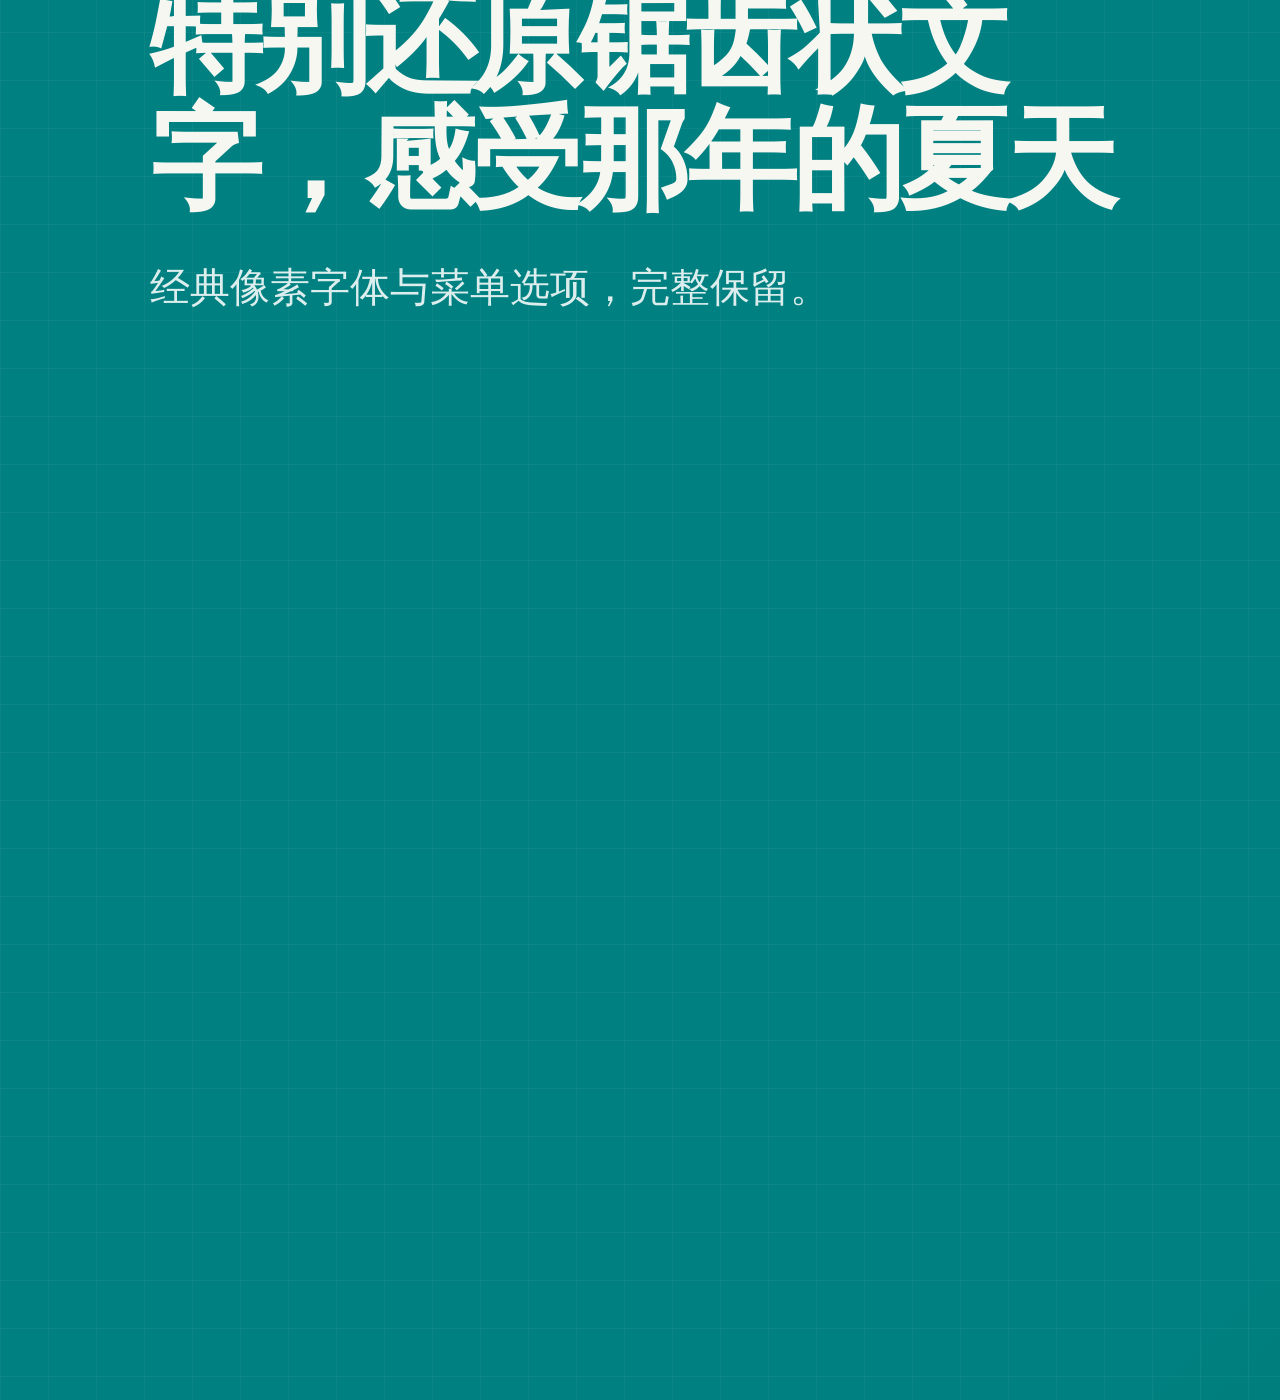
==== commit 8abb194e: "docs(app-store): update Chinese feature copy" ====
--- a/AppStore/screenshots/candidates/full-preview-v7/middle-pages.html
+++ b/AppStore/screenshots/candidates/full-preview-v7/middle-pages.html
@@ -182,7 +182,7 @@
 
   <main class="shot record zh" id="zh-03">
     <div class="chrome"><span>扫雷 98经典</span><span>macOS · 03</span></div>
-    <div class="copy"><p class="eyebrow"><span class="mark"></span>最快纪录</p><h1>破纪录时，连弹窗都没变。</h1><p class="sub">初级、中级、高级最好成绩，分别保存在本机。</p></div>
+    <div class="copy"><p class="eyebrow"><span class="mark"></span>真实还原</p><h1>所有功能均真实可用</h1><p class="sub">从胜利弹窗到最佳纪录，每一个细节都能实际操作。</p></div>
     <div class="card board-card"></div><img class="product board" src="../../source/beginner-playing-large.png" alt=""><img class="product dialog" src="../../../../local-tests/appstore-screenshots-v2/assets/win-dialog.png" alt="">
     <div class="page-number">03 / 05</div>
   </main>
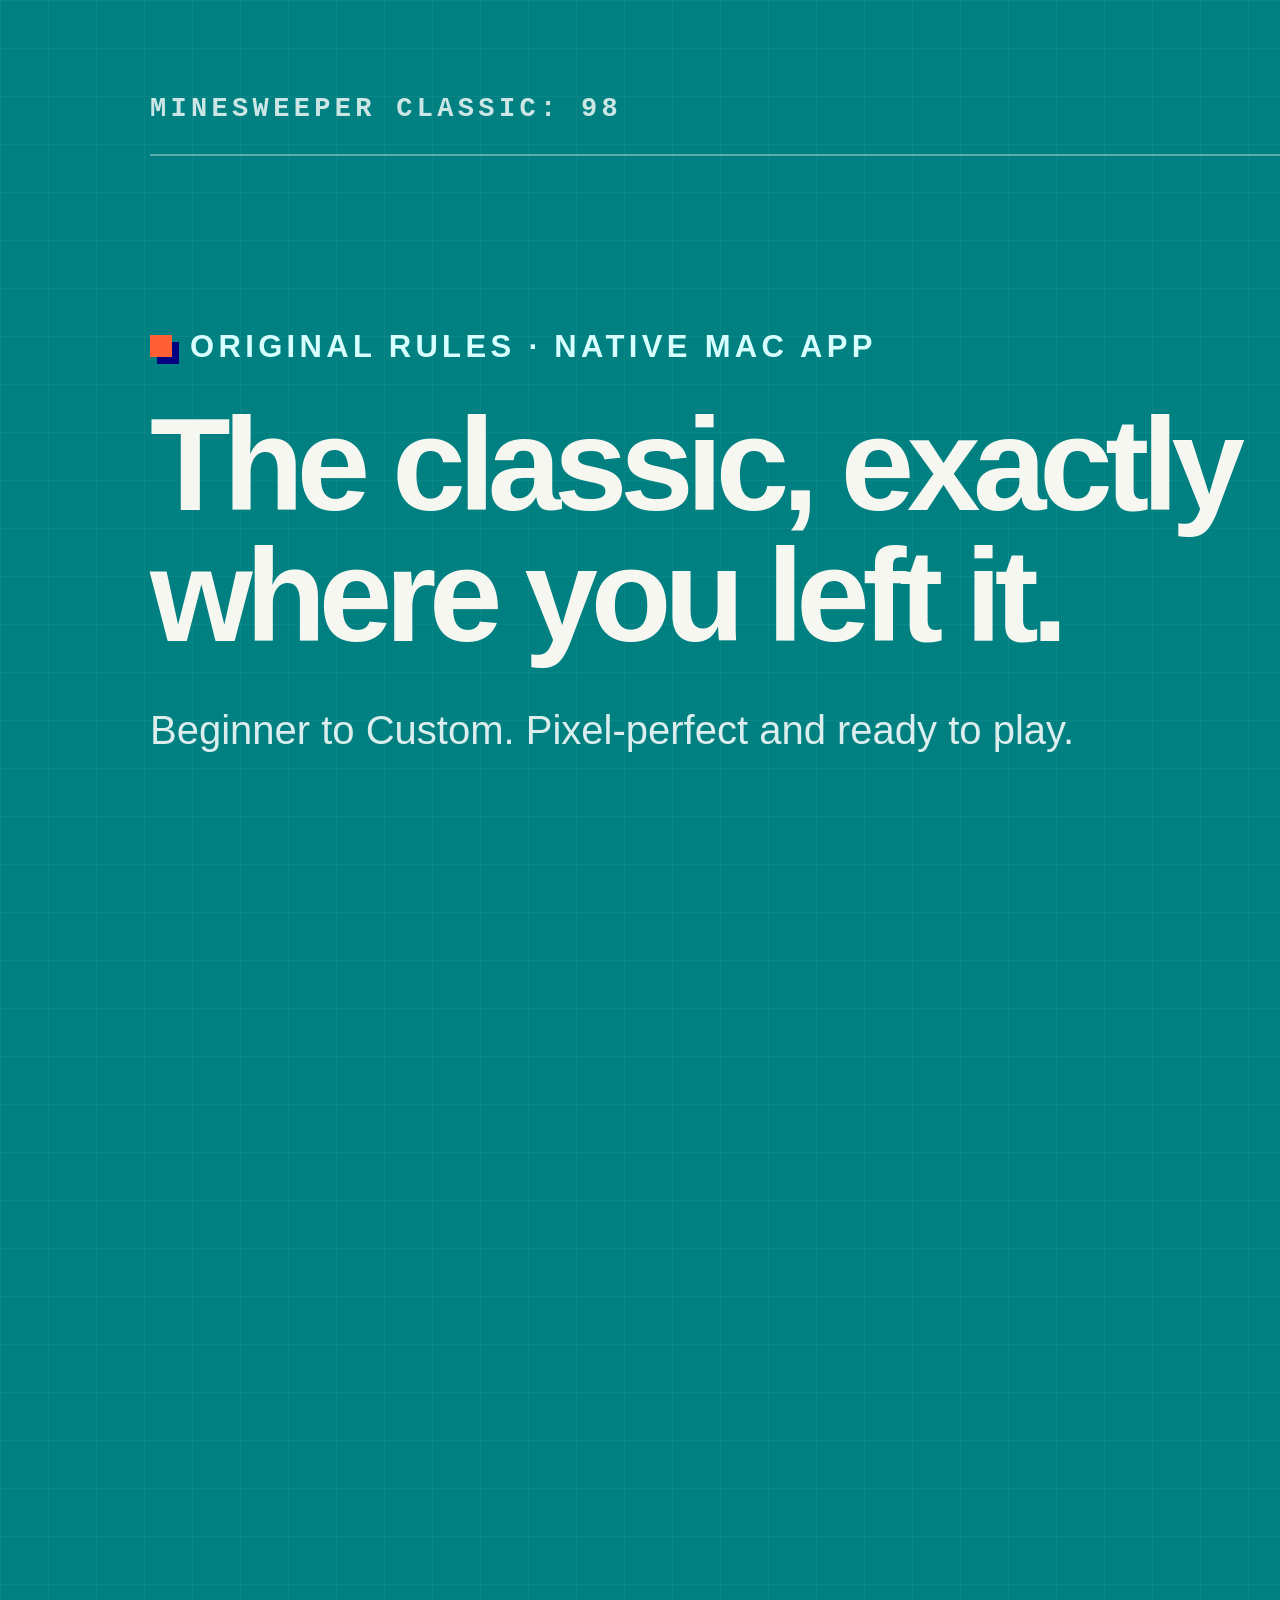
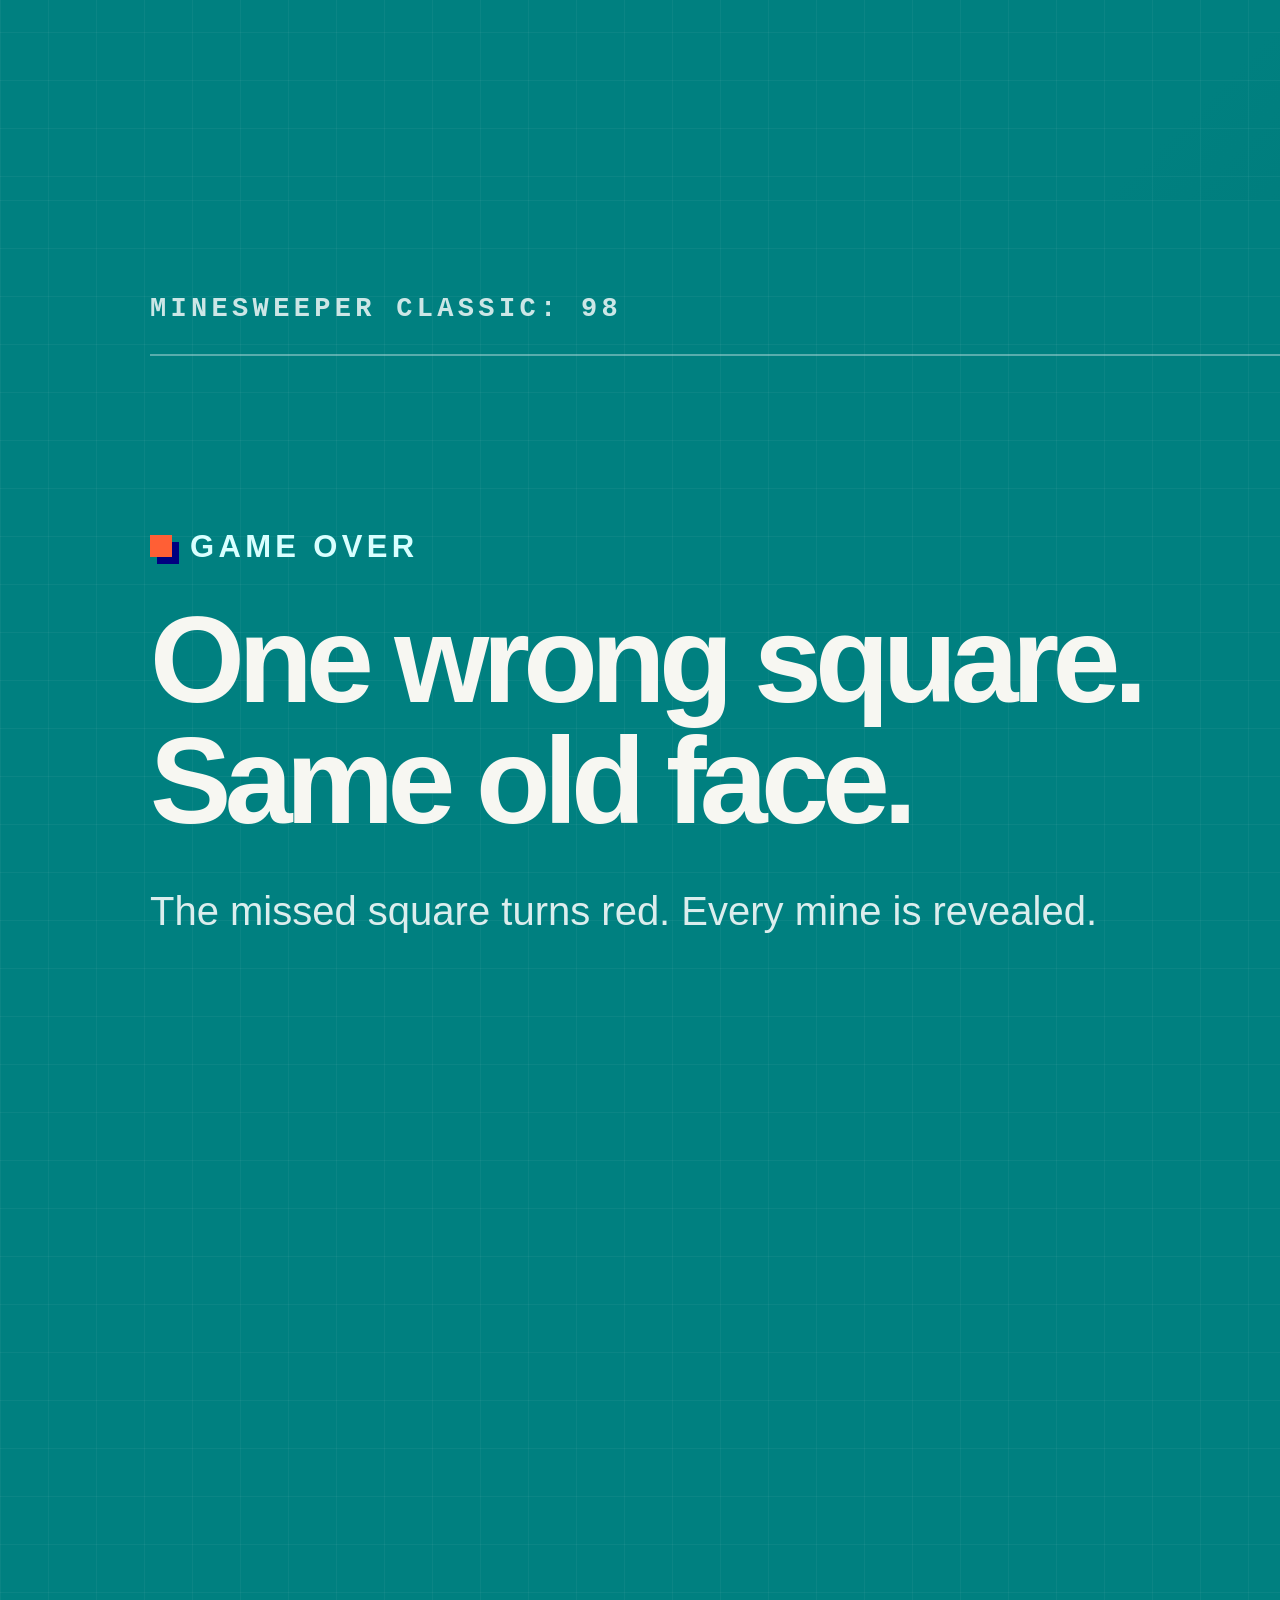
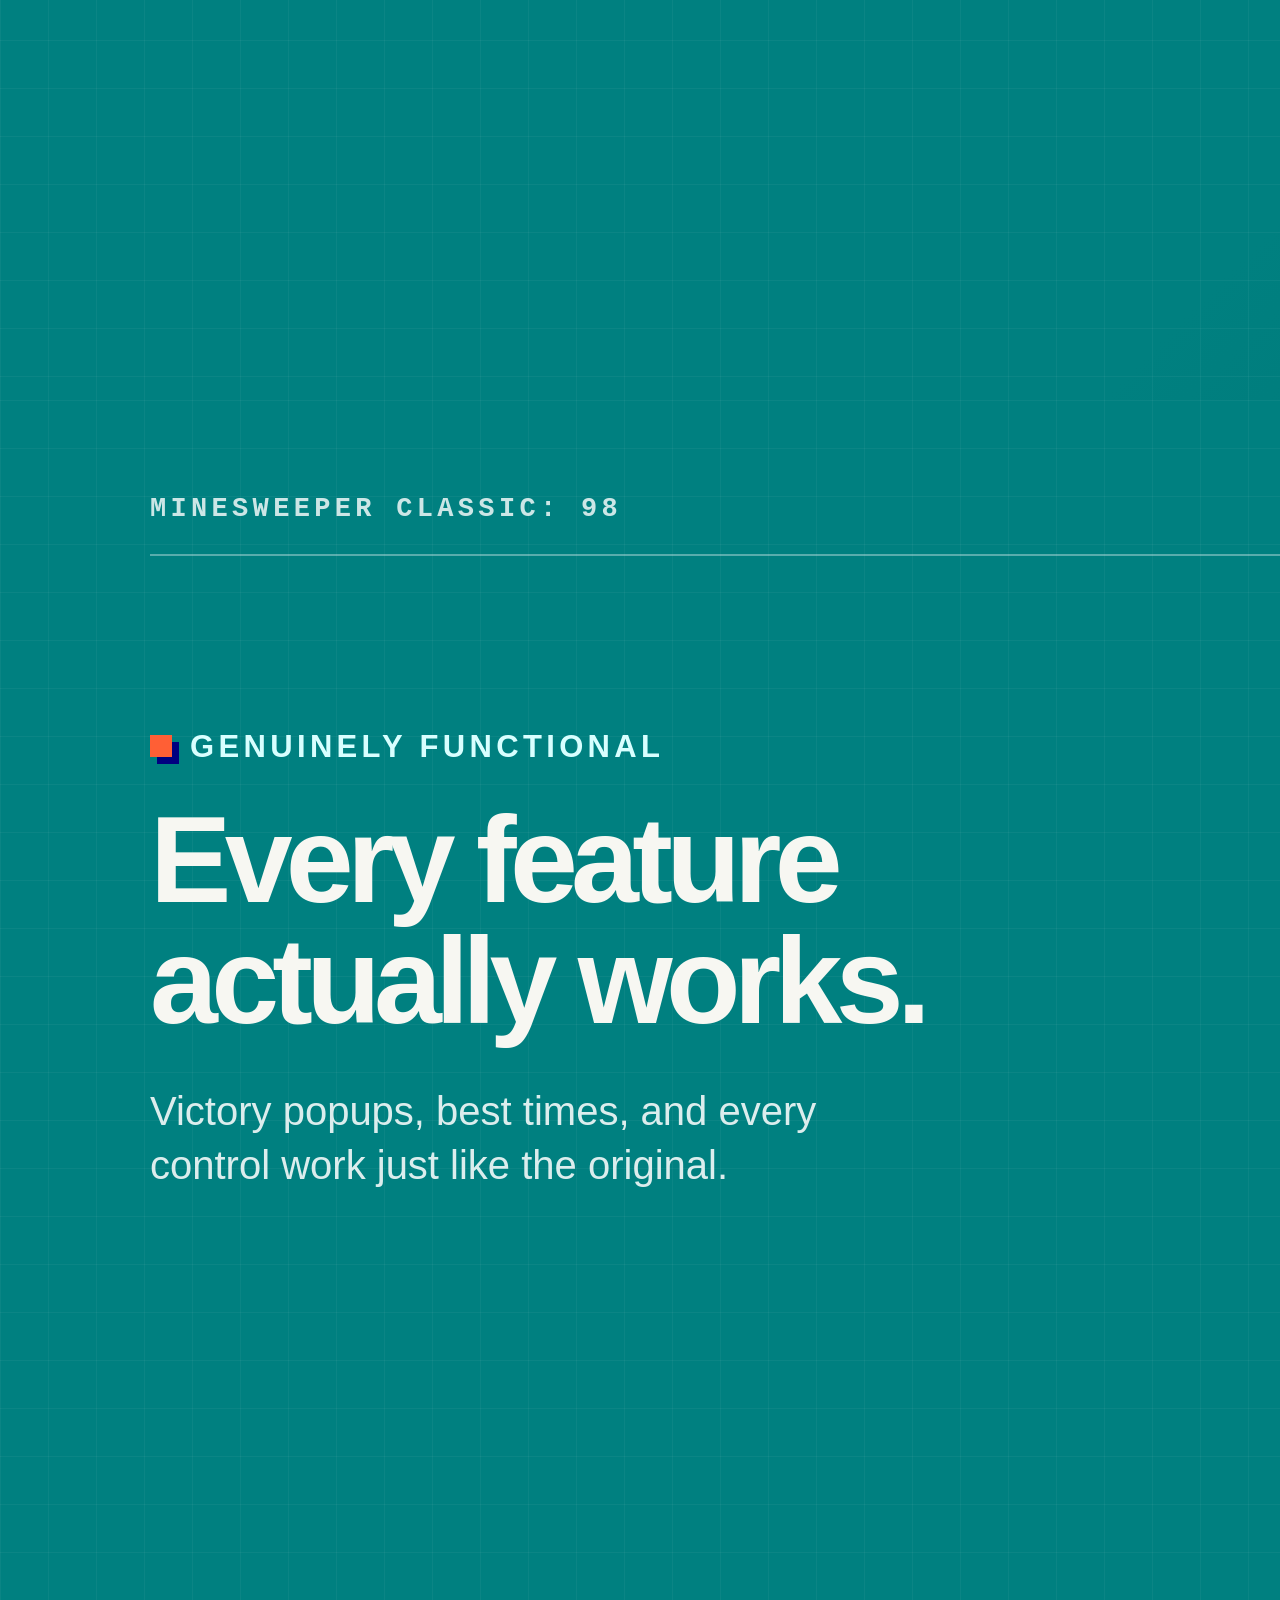
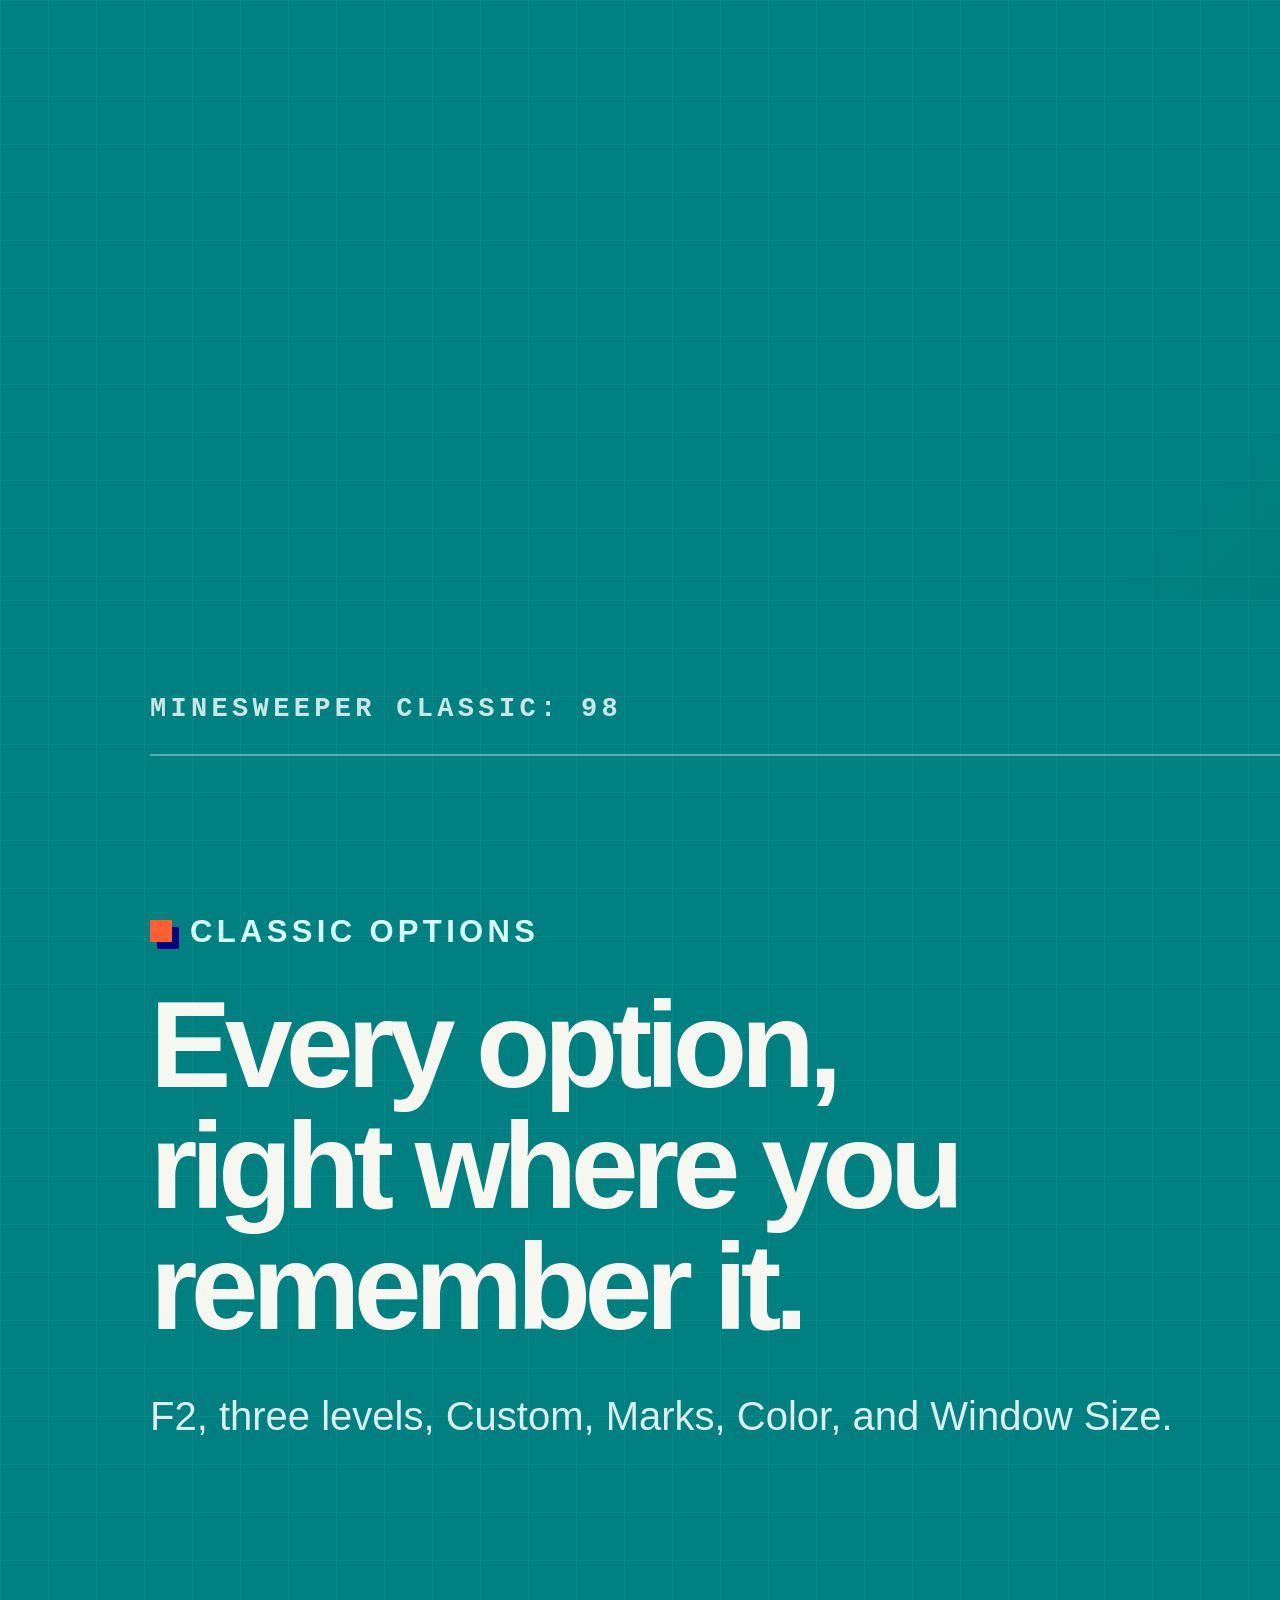
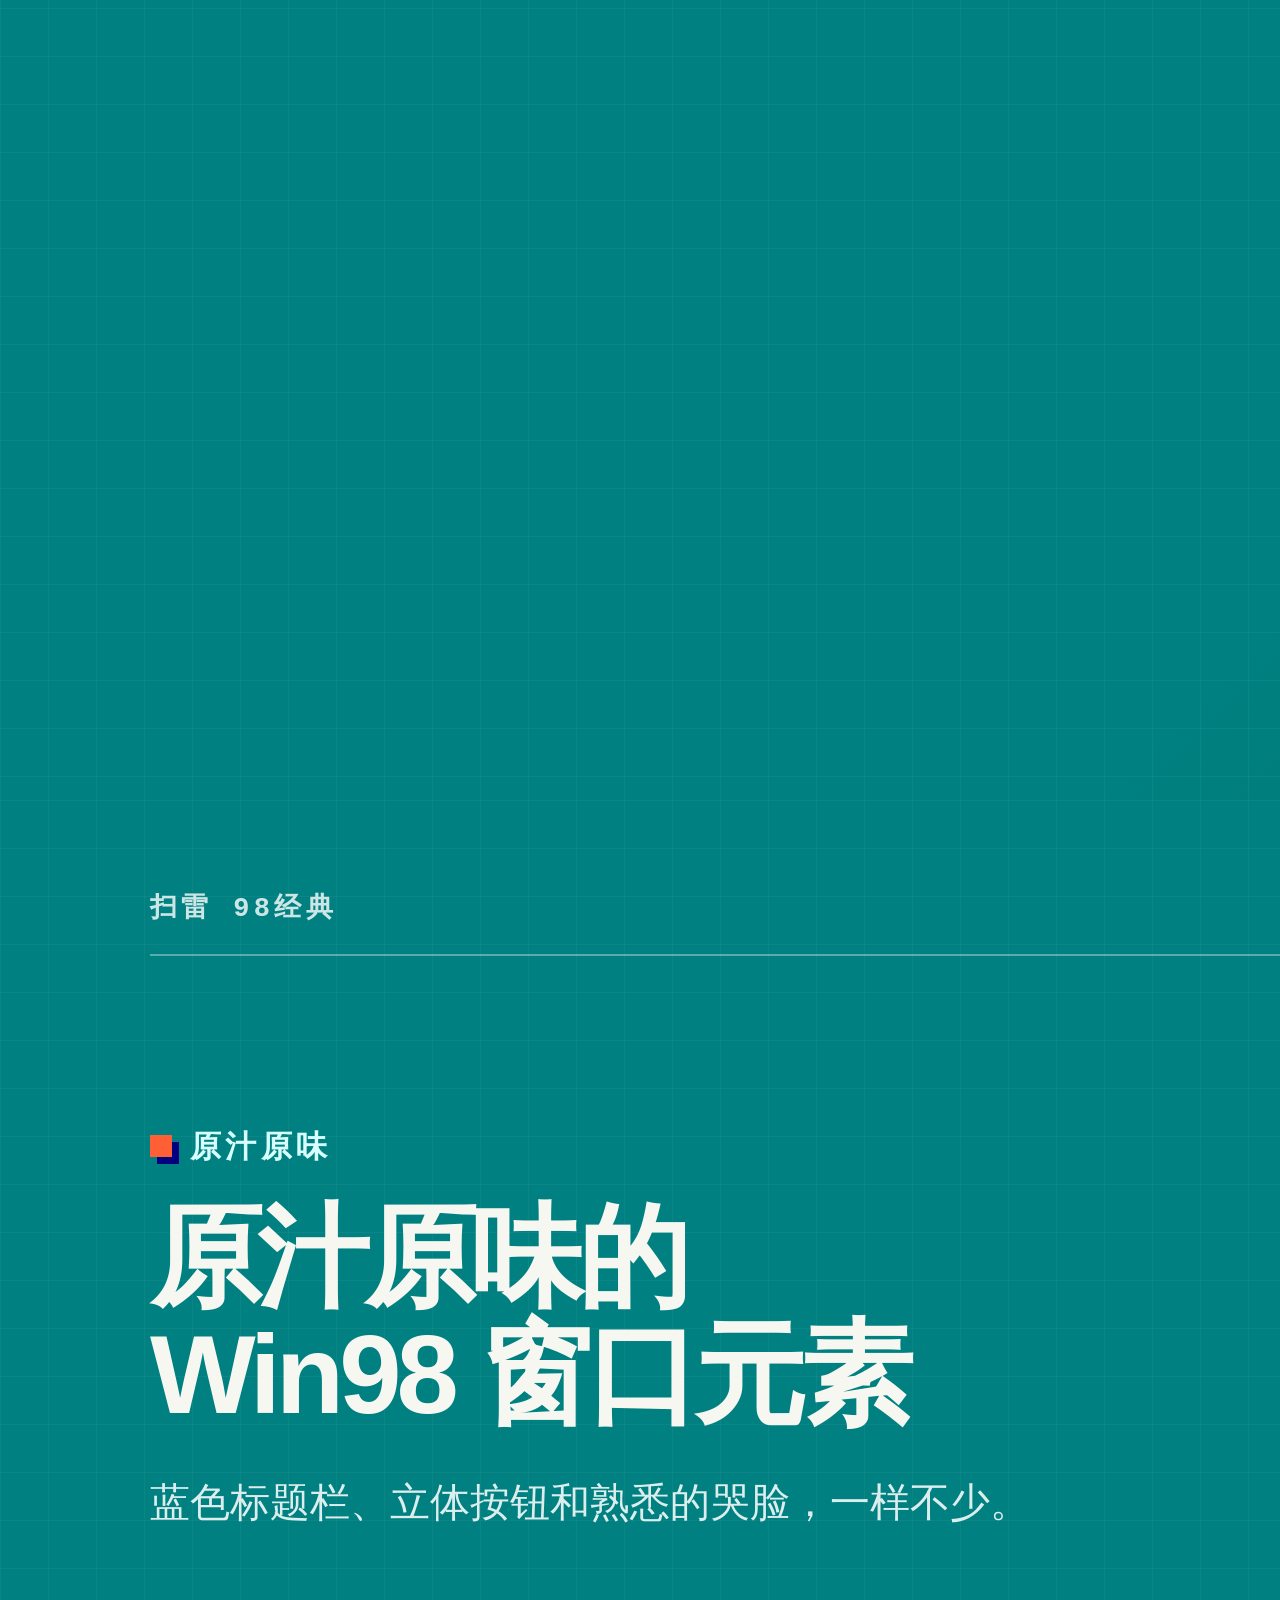
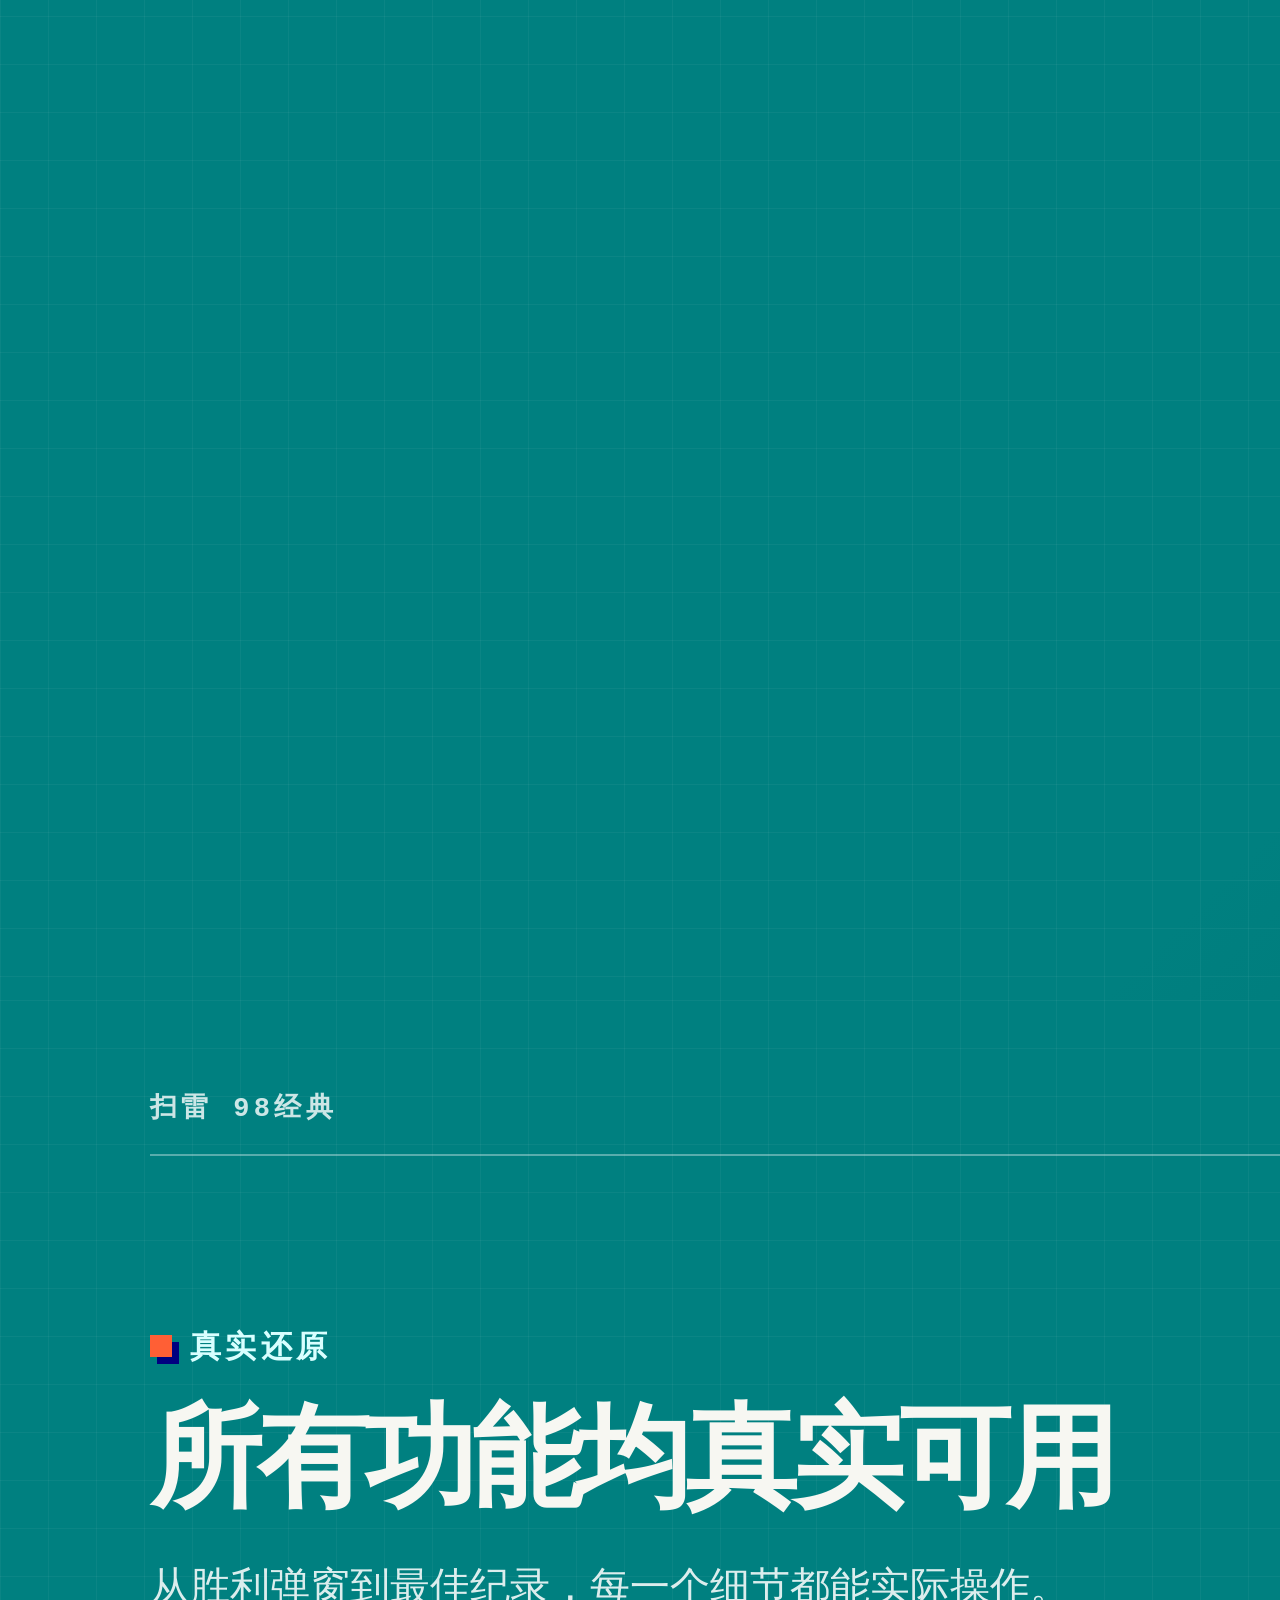
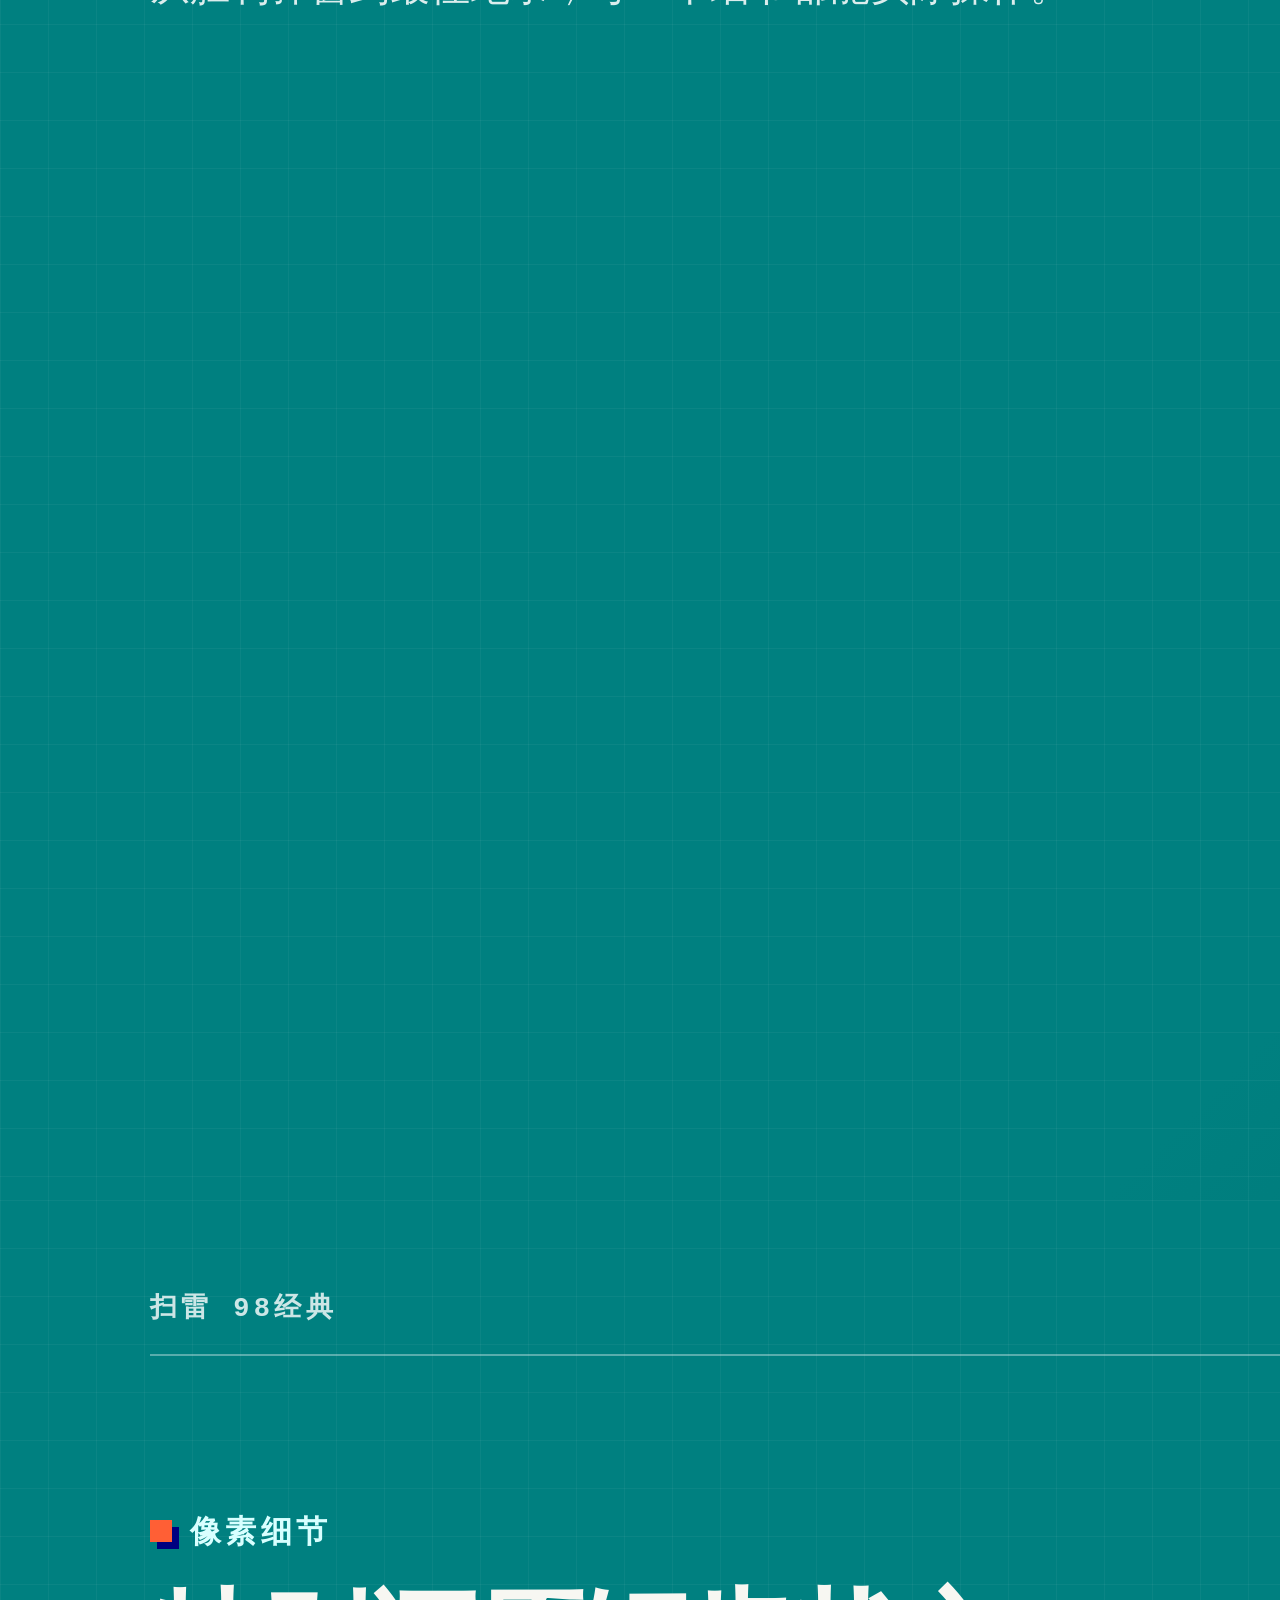
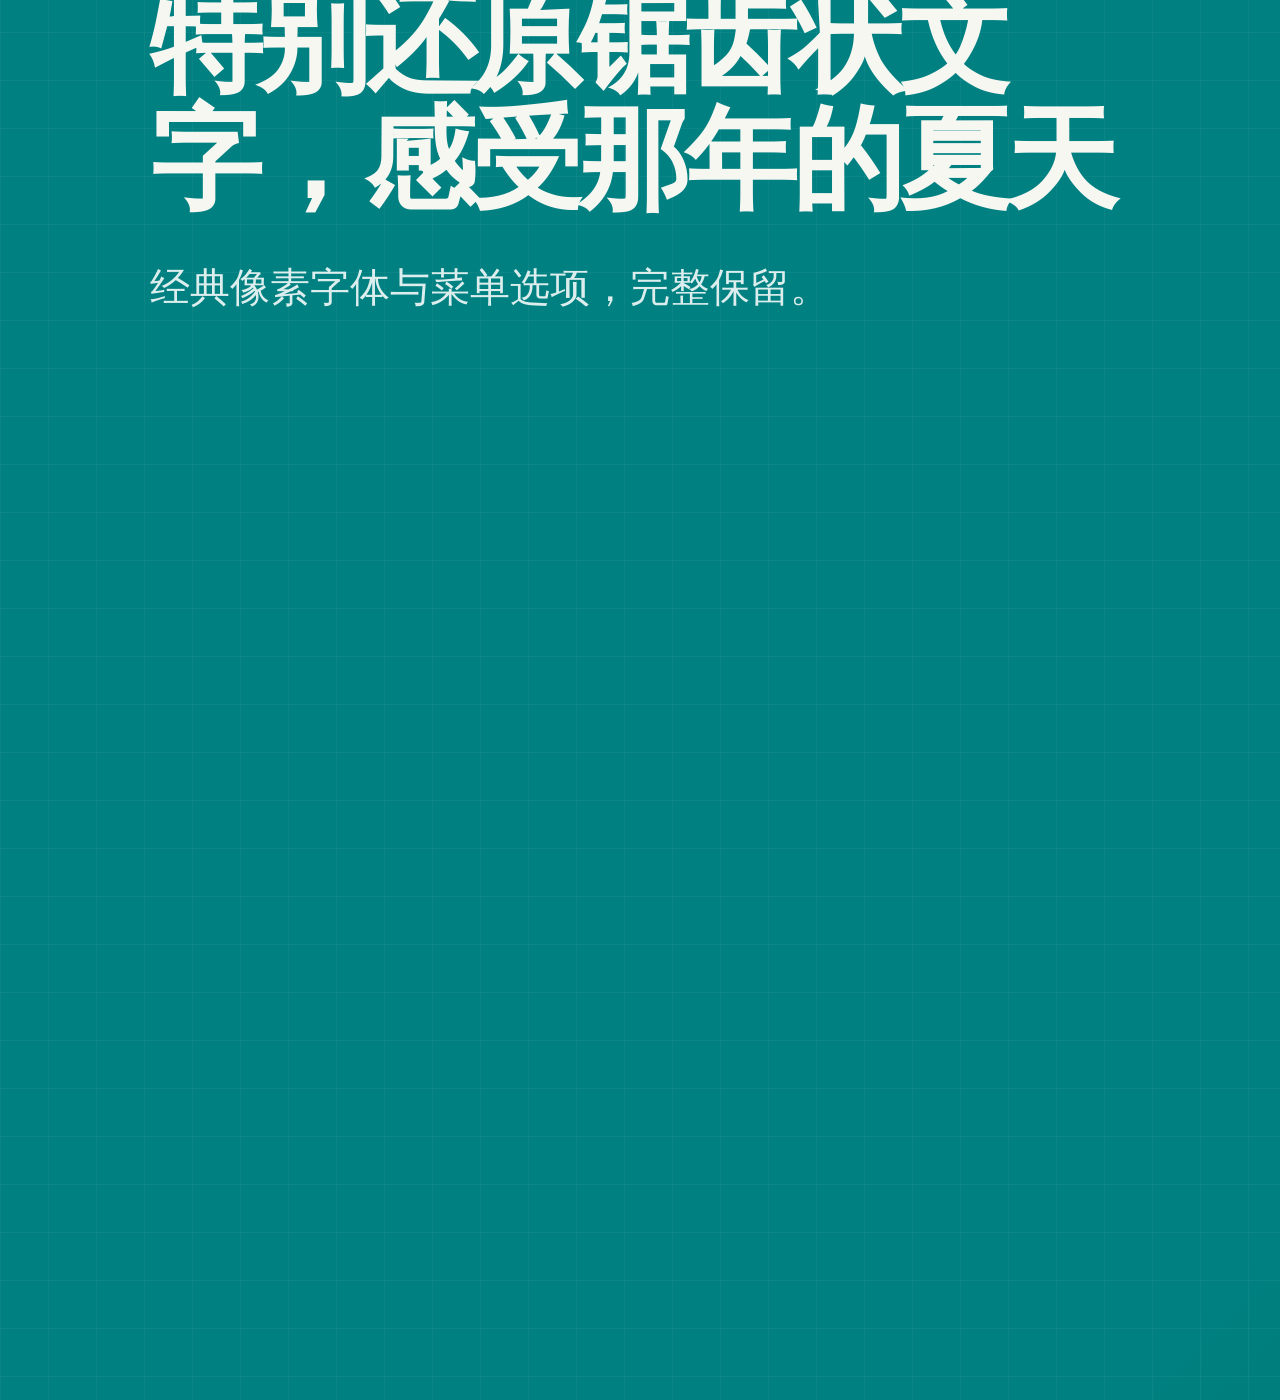
==== commit 02cdbe9a: "docs(app-store): update English feature copy" ====
--- a/AppStore/screenshots/candidates/full-preview-v7/middle-pages.html
+++ b/AppStore/screenshots/candidates/full-preview-v7/middle-pages.html
@@ -161,7 +161,7 @@
 
   <main class="shot record" id="en-03">
     <div class="chrome"><span>Minesweeper Classic: 98</span><span>macOS · 03</span></div>
-    <div class="copy"><p class="eyebrow"><span class="mark"></span>Best times</p><h1>Beat the clock. Get the classic popup.</h1><p class="sub">Best times for every level stay on this Mac.</p></div>
+    <div class="copy"><p class="eyebrow"><span class="mark"></span>Genuinely functional</p><h1>Every feature actually works.</h1><p class="sub">Victory popups, best times, and every control work just like the original.</p></div>
     <div class="card board-card"></div><img class="product board" src="../../source/beginner-playing-large.png" alt=""><img class="product dialog" src="../../../../local-tests/appstore-screenshots-v2/assets/win-dialog.png" alt="">
     <div class="page-number">03 / 05</div>
   </main>
